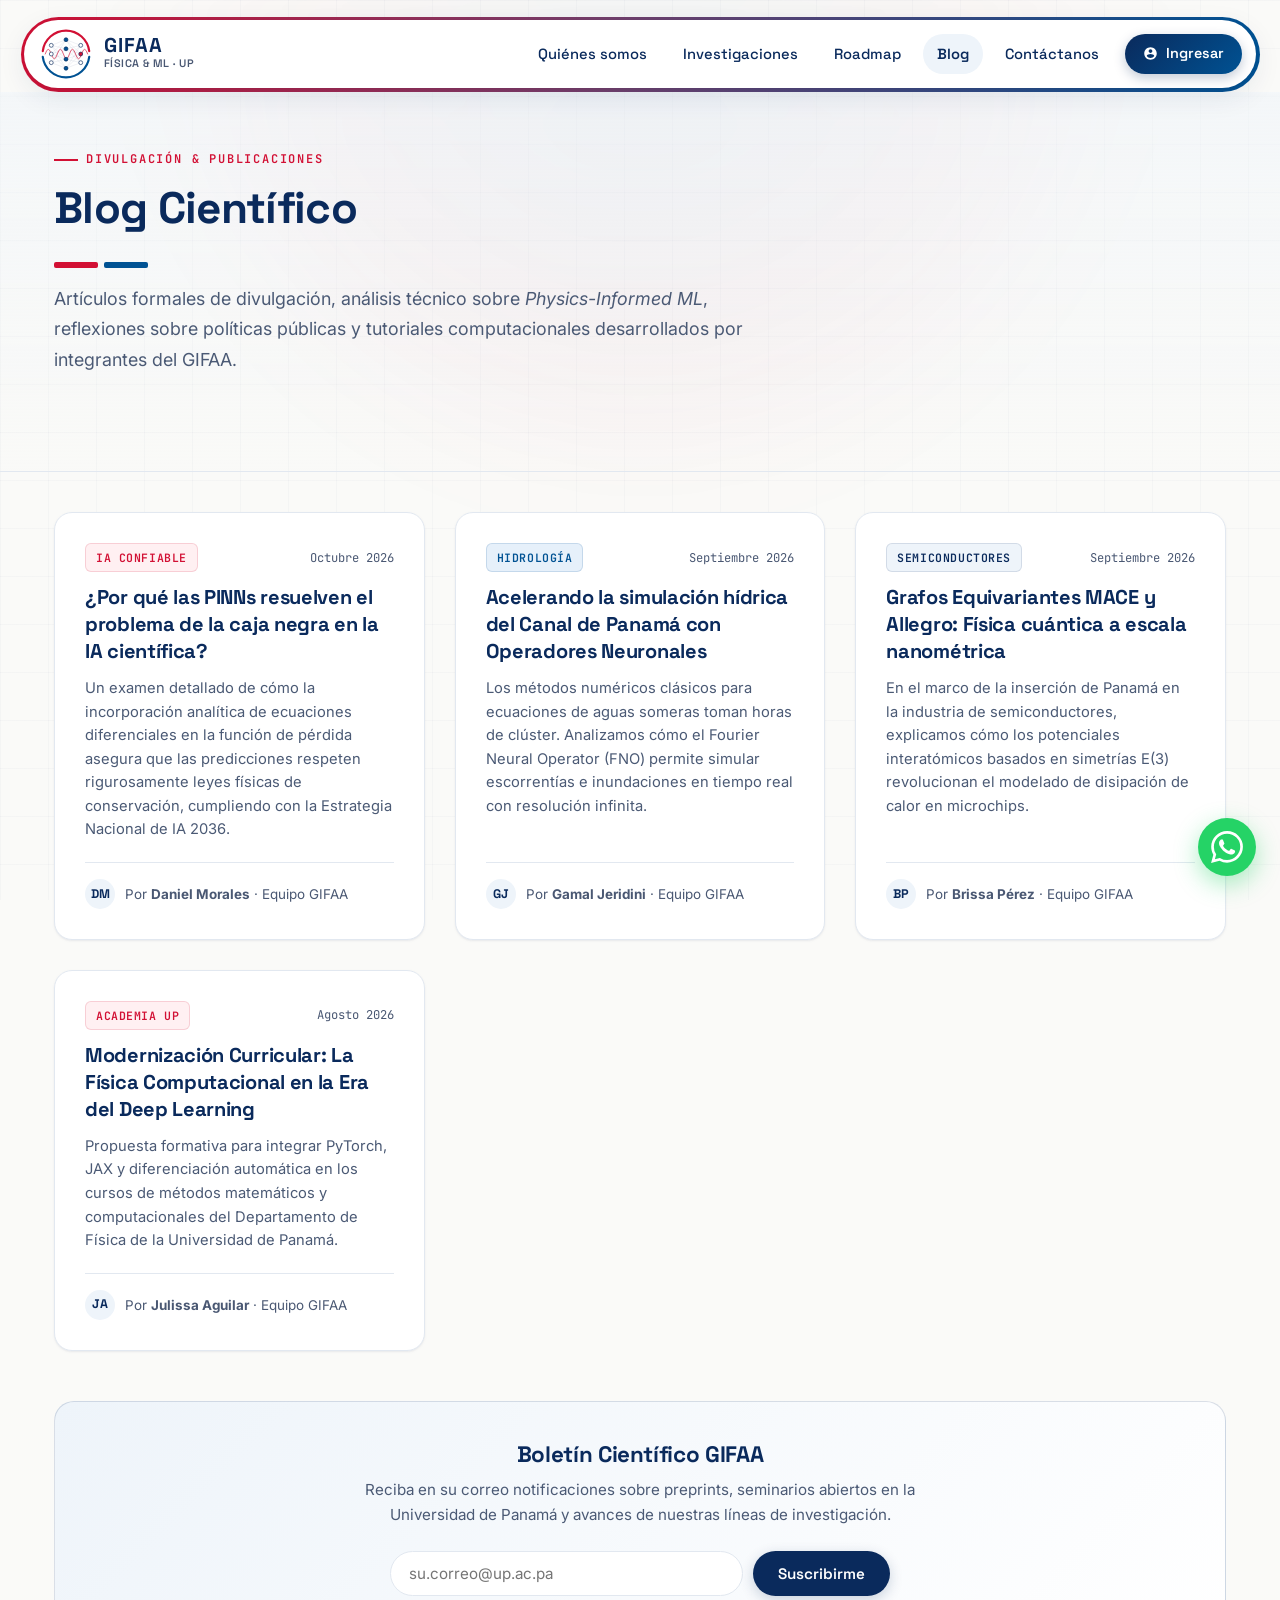
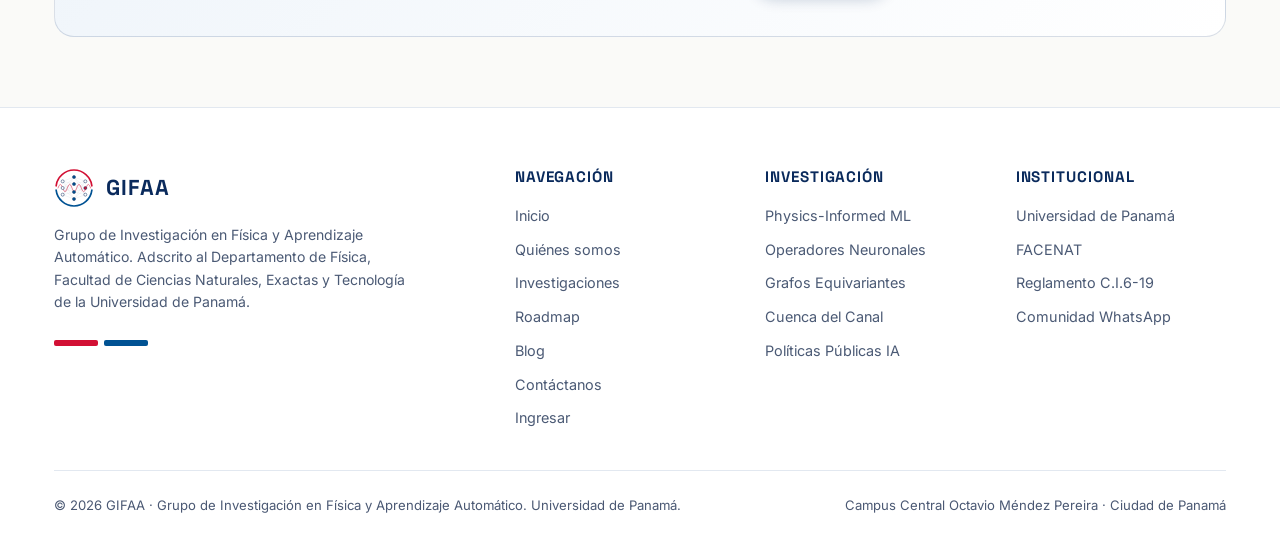
==== blog.html @ 05e81f57 "new brand (not done yet)" ====
<!DOCTYPE html>
<html lang="es">
<head>
  <meta charset="UTF-8">
  <meta name="viewport" content="width=device-width, initial-scale=1">
  <title>Blog Científico — GIFAA | Universidad de Panamá</title>
  <meta name="description" content="Artículos de divulgación científica, análisis técnico y publicaciones sobre Scientific Machine Learning y física computacional de GIFAA.">

  <link rel="preconnect" href="https://fonts.googleapis.com">
  <link rel="preconnect" href="https://fonts.gstatic.com" crossorigin>
  <link href="https://fonts.googleapis.com/css2?family=Space+Grotesk:wght@400;500;600;700&family=Inter:wght@300;400;500;600;700&family=JetBrains+Mono:wght@400;500;600&display=swap" rel="stylesheet">

  <link rel="stylesheet" href="css/main.css">
  <style>
    .blog-grid {
      display: grid;
      grid-template-columns: repeat(auto-fit, minmax(320px, 1fr));
      gap: 30px;
      margin-top: 30px;
    }
    .post-card {
      background: #FFFFFF;
      border: 1px solid var(--border-subtle);
      border-radius: 18px;
      padding: 30px;
      box-shadow: var(--shadow-sm);
      transition: all 0.3s ease;
      display: flex;
      flex-direction: column;
    }
    .post-card:hover {
      transform: translateY(-5px);
      box-shadow: var(--shadow-hover);
      border-color: rgba(10, 42, 92, 0.25);
    }
    .post-meta {
      display: flex;
      justify-content: space-between;
      align-items: center;
      margin-bottom: 12px;
      font-family: var(--font-mono);
      font-size: 0.76rem;
      color: var(--slate);
    }
    .post-title {
      font-size: 1.25rem;
      color: var(--navy);
      line-height: 1.35;
      margin-bottom: 12px;
    }
    .post-title a {
      color: inherit;
      text-decoration: none;
      transition: color 0.2s;
    }
    .post-title a:hover {
      color: var(--crimson);
    }
    .post-excerpt {
      font-size: 0.92rem;
      color: var(--text-muted);
      line-height: 1.6;
      margin-bottom: 20px;
      flex-grow: 1;
    }
    .post-author {
      display: flex;
      align-items: center;
      gap: 10px;
      padding-top: 16px;
      border-top: 1px solid var(--border-subtle);
      font-size: 0.84rem;
      color: var(--slate);
    }
    .author-circle {
      width: 30px;
      height: 30px;
      border-radius: 50%;
      background: var(--navy-light);
      color: var(--navy);
      display: grid;
      place-items: center;
      font-weight: 700;
      font-family: var(--font-brand);
      font-size: 0.78rem;
    }
  </style>
</head>
<body>

  <!-- ==========================================================================
       BARRA DE NAVEGACIÓN SUPERIOR (new-brand-start.png)
       ========================================================================== -->
  <header class="site-header">
    <div class="nav-pill-wrapper">
      <a href="index.html" class="nav-brand" title="GIFAA — Inicio">
        <div class="nav-isotipo">
          <svg viewBox="0 0 240 240" fill="none" xmlns="http://www.w3.org/2000/svg" role="img" aria-label="Isotipo GIFAA">
            <path d="M12.8 106.8 A108 108 0 0 1 227.2 106.8" stroke="#D21034" stroke-width="10" stroke-linecap="round"/>
            <path d="M12.8 133.2 A108 108 0 0 0 227.2 133.2" stroke="#005293" stroke-width="10" stroke-linecap="round"/>
            <path d="M52 80L120 54M52 80L120 96M52 80L120 144M52 80L120 186M52 120L120 54M52 120L120 96M52 120L120 144M52 120L120 186M52 160L120 54M52 160L120 96M52 160L120 144M52 160L120 186M120 54L188 80M120 54L188 120M120 54L188 160M120 96L188 80M120 96L188 120M120 96L188 160M120 144L188 80M120 144L188 120M120 144L188 160M120 186L188 80M120 186L188 120M120 186L188 160" stroke="#0A2A5C" stroke-width="1" opacity="0.3"/>
            <path d="M24 120 Q38 76 52 120 T80 120 T108 120 T136 120 T164 120 T192 120 T220 120" stroke="#D21034" stroke-width="3" stroke-linecap="round"/>
            <g stroke="#0A2A5C" stroke-width="3">
              <circle cx="52" cy="80" r="9" fill="#FFFFFF"/>
              <circle cx="52" cy="120" r="9" fill="#FFFFFF"/>
              <circle cx="52" cy="160" r="9" fill="#FFFFFF"/>
              <circle cx="120" cy="54" r="9" fill="#005293"/>
              <circle cx="120" cy="96" r="9" fill="#005293"/>
              <circle cx="120" cy="144" r="9" fill="#005293"/>
              <circle cx="120" cy="186" r="9" fill="#005293"/>
              <circle cx="188" cy="80" r="9" fill="#FFFFFF"/>
              <circle cx="188" cy="120" r="9" fill="#D21034"/>
              <circle cx="188" cy="160" r="9" fill="#FFFFFF"/>
            </g>
          </svg>
        </div>
        <div class="nav-brand-text">
          <span class="nav-brand-title">GIFAA</span>
          <span class="nav-brand-sub">Física &amp; ML · UP</span>
        </div>
      </a>

      <nav aria-label="Menú principal">
        <ul class="nav-menu">
          <li class="nav-item"><a href="quienes-somos.html" class="nav-link">Quiénes somos</a></li>
          <li class="nav-item"><a href="investigaciones.html" class="nav-link">Investigaciones</a></li>
          <li class="nav-item"><a href="roadmap.html" class="nav-link">Roadmap</a></li>
          <li class="nav-item"><a href="blog.html" class="nav-link active">Blog</a></li>
          <li class="nav-item"><a href="contactanos.html" class="nav-link">Contáctanos</a></li>
          <li class="nav-item">
            <a href="ingresar.html" class="nav-btn-ingresar">
              <svg viewBox="0 0 24 24" aria-hidden="true"><path d="M12 2C6.48 2 2 6.48 2 12s4.48 10 10 10 10-4.48 10-10S17.52 2 12 2zm0 3c1.66 0 3 1.34 3 3s-1.34 3-3 3-3-1.34-3-3 1.34-3 3-3zm0 14.2c-2.5 0-4.71-1.28-6-3.22.03-1.99 4-3.08 6-3.08 1.99 0 5.97 1.09 6 3.08-1.29 1.94-3.5 3.22-6 3.22z"/></svg>
              Ingresar
            </a>
          </li>
        </ul>
      </nav>

      <button class="nav-toggle" id="navToggle" aria-label="Abrir menú" aria-expanded="false">
        <span></span>
        <span></span>
        <span></span>
      </button>

      <div class="mobile-nav" id="mobileNav">
        <ul class="mobile-nav-list">
          <li><a href="quienes-somos.html" class="mobile-nav-link">Quiénes somos</a></li>
          <li><a href="investigaciones.html" class="mobile-nav-link">Investigaciones</a></li>
          <li><a href="roadmap.html" class="mobile-nav-link">Roadmap</a></li>
          <li><a href="blog.html" class="mobile-nav-link active">Blog</a></li>
          <li><a href="contactanos.html" class="mobile-nav-link">Contáctanos</a></li>
          <li><a href="ingresar.html" class="mobile-nav-link" style="color:var(--crimson); font-weight:700;">Ingresar al Portal</a></li>
        </ul>
      </div>
    </div>
  </header>

  <!-- ==========================================================================
       CABECERA DE PÁGINA
       ========================================================================== -->
  <main>
    <section class="page-hero">
      <div class="container">
        <div class="section-eyebrow">Divulgación &amp; Publicaciones</div>
        <h1 class="section-title">Blog Científico</h1>
        <div class="brand-bars">
          <span class="bar-red"></span>
          <span class="bar-blue"></span>
        </div>
        <p class="section-lead">
          Artículos formales de divulgación, análisis técnico sobre <em>Physics-Informed ML</em>, reflexiones sobre políticas públicas y tutoriales computacionales desarrollados por integrantes del GIFAA.
        </p>
      </div>
    </section>

    <!-- ==========================================================================
       GRID DE ARTÍCULOS
       ========================================================================== -->
    <section class="page-section" style="padding-top: 0;">
      <div class="container">
        <div class="blog-grid">

          <!-- Artículo 1 -->
          <article class="post-card">
            <div class="post-meta">
              <span class="badge badge-crimson">IA Confiable</span>
              <time datetime="2026-10-15">Octubre 2026</time>
            </div>
            <h3 class="post-title">
              <a href="#art-pinns">¿Por qué las PINNs resuelven el problema de la caja negra en la IA científica?</a>
            </h3>
            <p class="post-excerpt">
              Un examen detallado de cómo la incorporación analítica de ecuaciones diferenciales en la función de pérdida asegura que las predicciones respeten rigurosamente leyes físicas de conservación, cumpliendo con la Estrategia Nacional de IA 2036.
            </p>
            <div class="post-author">
              <div class="author-circle">DM</div>
              <div>Por <strong>Daniel Morales</strong> · Equipo GIFAA</div>
            </div>
          </article>

          <!-- Artículo 2 -->
          <article class="post-card">
            <div class="post-meta">
              <span class="badge badge-blue">Hidrología</span>
              <time datetime="2026-09-28">Septiembre 2026</time>
            </div>
            <h3 class="post-title">
              <a href="#art-fno">Acelerando la simulación hídrica del Canal de Panamá con Operadores Neuronales</a>
            </h3>
            <p class="post-excerpt">
              Los métodos numéricos clásicos para ecuaciones de aguas someras toman horas de clúster. Analizamos cómo el Fourier Neural Operator (FNO) permite simular escorrentías e inundaciones en tiempo real con resolución infinita.
            </p>
            <div class="post-author">
              <div class="author-circle">GJ</div>
              <div>Por <strong>Gamal Jeridini</strong> · Equipo GIFAA</div>
            </div>
          </article>

          <!-- Artículo 3 -->
          <article class="post-card">
            <div class="post-meta">
              <span class="badge badge-navy">Semiconductores</span>
              <time datetime="2026-09-10">Septiembre 2026</time>
            </div>
            <h3 class="post-title">
              <a href="#art-mace">Grafos Equivariantes MACE y Allegro: Física cuántica a escala nanométrica</a>
            </h3>
            <p class="post-excerpt">
              En el marco de la inserción de Panamá en la industria de semiconductores, explicamos cómo los potenciales interatómicos basados en simetrías E(3) revolucionan el modelado de disipación de calor en microchips.
            </p>
            <div class="post-author">
              <div class="author-circle">BP</div>
              <div>Por <strong>Brissa Pérez</strong> · Equipo GIFAA</div>
            </div>
          </article>

          <!-- Artículo 4 -->
          <article class="post-card">
            <div class="post-meta">
              <span class="badge badge-crimson">Academia UP</span>
              <time datetime="2026-08-20">Agosto 2026</time>
            </div>
            <h3 class="post-title">
              <a href="#art-up">Modernización Curricular: La Física Computacional en la Era del Deep Learning</a>
            </h3>
            <p class="post-excerpt">
              Propuesta formativa para integrar PyTorch, JAX y diferenciación automática en los cursos de métodos matemáticos y computacionales del Departamento de Física de la Universidad de Panamá.
            </p>
            <div class="post-author">
              <div class="author-circle">JA</div>
              <div>Por <strong>Julissa Aguilar</strong> · Equipo GIFAA</div>
            </div>
          </article>

        </div>

        <!-- Caja de Suscripción Formal -->
        <div style="background: linear-gradient(135deg, var(--navy-light) 0%, #FFFFFF 100%); border: 1px solid rgba(10, 42, 92, 0.15); border-radius: 20px; padding: 40px; margin-top: 50px; text-align: center;">
          <h3 style="font-size: 1.4rem; color: var(--navy); margin-bottom: 8px;">Boletín Científico GIFAA</h3>
          <p style="font-size: 0.95rem; color: var(--text-muted); max-width: 600px; margin: 0 auto 24px;">
            Reciba en su correo notificaciones sobre preprints, seminarios abiertos en la Universidad de Panamá y avances de nuestras líneas de investigación.
          </p>
          <form style="display: flex; gap: 10px; max-width: 500px; margin: 0 auto; flex-wrap: wrap;" onsubmit="event.preventDefault(); alert('Gracias por su interés. Nos pondremos en contacto.');">
            <input type="email" placeholder="su.correo@up.ac.pa" required style="flex: 1 1 250px; padding: 12px 18px; border-radius: 9999px; border: 1px solid var(--border-subtle); font-family: var(--font-body); font-size: 0.95rem;">
            <button type="submit" class="btn btn-primary" style="flex: 0 0 auto;">Suscribirme</button>
          </form>
        </div>
      </div>
    </section>
  </main>

  <!-- ==========================================================================
       FOOTER FORMAL INSTITUCIONAL
       ========================================================================== -->
  <footer class="site-footer">
    <div class="container">
      <div class="footer-grid">
        <div class="footer-brand-col">
          <a href="index.html" class="footer-brand">
            <div class="nav-isotipo" style="width:40px; height:40px;">
              <svg viewBox="0 0 240 240" fill="none" xmlns="http://www.w3.org/2000/svg">
                <path d="M12.8 106.8 A108 108 0 0 1 227.2 106.8" stroke="#D21034" stroke-width="10" stroke-linecap="round"/>
                <path d="M12.8 133.2 A108 108 0 0 0 227.2 133.2" stroke="#005293" stroke-width="10" stroke-linecap="round"/>
                <path d="M52 80L120 54M52 80L120 96M52 80L120 144M52 80L120 186M52 120L120 54M52 120L120 96M52 120L120 144M52 120L120 186M52 160L120 54M52 160L120 96M52 160L120 144M52 160L120 186M120 54L188 80M120 54L188 120M120 54L188 160M120 96L188 80M120 96L188 120M120 96L188 160M120 144L188 80M120 144L188 120M120 144L188 160M120 186L188 80M120 186L188 120M120 186L188 160" stroke="#0A2A5C" stroke-width="1" opacity="0.3"/>
                <path d="M24 120 Q38 76 52 120 T80 120 T108 120 T136 120 T164 120 T192 120 T220 120" stroke="#D21034" stroke-width="3" stroke-linecap="round"/>
                <g stroke="#0A2A5C" stroke-width="3">
                  <circle cx="52" cy="80" r="9" fill="#FFFFFF"/>
                  <circle cx="52" cy="120" r="9" fill="#FFFFFF"/>
                  <circle cx="52" cy="160" r="9" fill="#FFFFFF"/>
                  <circle cx="120" cy="54" r="9" fill="#005293"/>
                  <circle cx="120" cy="96" r="9" fill="#005293"/>
                  <circle cx="120" cy="144" r="9" fill="#005293"/>
                  <circle cx="120" cy="186" r="9" fill="#005293"/>
                  <circle cx="188" cy="80" r="9" fill="#FFFFFF"/>
                  <circle cx="188" cy="120" r="9" fill="#D21034"/>
                  <circle cx="188" cy="160" r="9" fill="#FFFFFF"/>
                </g>
              </svg>
            </div>
            <span class="footer-brand-title">GIFAA</span>
          </a>
          <p class="footer-desc">
            Grupo de Investigación en Física y Aprendizaje Automático. Adscrito al Departamento de Física, Facultad de Ciencias Naturales, Exactas y Tecnología de la Universidad de Panamá.
          </p>
          <div class="brand-bars">
            <span class="bar-red"></span>
            <span class="bar-blue"></span>
          </div>
        </div>

        <div class="footer-col">
          <h4>Navegación</h4>
          <ul class="footer-links">
            <li><a href="index.html">Inicio</a></li>
            <li><a href="quienes-somos.html">Quiénes somos</a></li>
            <li><a href="investigaciones.html">Investigaciones</a></li>
            <li><a href="roadmap.html">Roadmap</a></li>
            <li><a href="blog.html">Blog</a></li>
            <li><a href="contactanos.html">Contáctanos</a></li>
            <li><a href="ingresar.html">Ingresar</a></li>
          </ul>
        </div>

        <div class="footer-col">
          <h4>Investigación</h4>
          <ul class="footer-links">
            <li><a href="investigaciones.html#pinns">Physics-Informed ML</a></li>
            <li><a href="investigaciones.html#fno">Operadores Neuronales</a></li>
            <li><a href="investigaciones.html#mace">Grafos Equivariantes</a></li>
            <li><a href="investigaciones.html#hidrologia">Cuenca del Canal</a></li>
            <li><a href="investigaciones.html#politicas">Políticas Públicas IA</a></li>
          </ul>
        </div>

        <div class="footer-col">
          <h4>Institucional</h4>
          <ul class="footer-links">
            <li><a href="https://www.up.ac.pa" target="_blank" rel="noopener">Universidad de Panamá</a></li>
            <li><a href="https://facenat.up.ac.pa" target="_blank" rel="noopener">FACENAT</a></li>
            <li><a href="quienes-somos.html#requisitos">Reglamento C.I.6-19</a></li>
            <li><a href="https://chat.whatsapp.com/LD94SDzFLci3YfK7MPCtoe" target="_blank" rel="noopener">Comunidad WhatsApp</a></li>
          </ul>
        </div>
      </div>

      <div class="footer-bottom">
        <div>
          © 2026 GIFAA · Grupo de Investigación en Física y Aprendizaje Automático. Universidad de Panamá.
        </div>
        <div>
          Campus Central Octavio Méndez Pereira · Ciudad de Panamá
        </div>
      </div>
    </div>
  </footer>

  <a href="https://chat.whatsapp.com/LD94SDzFLci3YfK7MPCtoe" target="_blank" rel="noopener noreferrer" class="wa-fab" aria-label="Unirse al grupo de WhatsApp">
    <svg viewBox="0 0 24 24"><path d="M17.472 14.382c-.297-.149-1.758-.867-2.03-.967-.273-.099-.471-.148-.67.15-.197.297-.767.966-.94 1.164-.173.199-.347.223-.644.075-.297-.15-1.255-.463-2.39-1.475-.883-.788-1.48-1.761-1.653-2.059-.173-.297-.018-.458.13-.606.134-.133.298-.347.446-.52.149-.174.198-.298.298-.497.099-.198.05-.371-.025-.52-.075-.149-.669-1.612-.916-2.207-.242-.579-.487-.5-.669-.51l-.57-.01c-.198 0-.52.074-.792.372-.272.297-1.04 1.016-1.04 2.479 0 1.462 1.065 2.875 1.213 3.074.149.198 2.096 3.2 5.077 4.487.709.306 1.262.489 1.694.625.712.227 1.36.195 1.872.118.571-.085 1.758-.719 2.006-1.413.248-.694.248-1.289.173-1.413-.074-.124-.272-.198-.57-.347m-5.421 7.403h-.004a9.87 9.87 0 01-5.031-1.378l-.361-.214-3.741.982.998-3.648-.235-.374a9.86 9.86 0 01-1.51-5.26c.001-5.45 4.436-9.884 9.888-9.884 2.64 0 5.122 1.03 6.988 2.898a9.825 9.825 0 012.893 6.994c-.003 5.45-4.437 9.884-9.885 9.884m8.413-18.297A11.815 11.815 0 0012.05 0C5.495 0 .16 5.335.157 11.892c0 2.096.547 4.142 1.588 5.945L.057 24l6.305-1.654a11.882 11.882 0 005.683 1.448h.005c6.554 0 11.89-5.335 11.893-11.893a11.821 11.821 0 00-3.48-8.413Z"/></svg>
  </a>

  <script src="js/main.js"></script>
</body>
</html>
---- css/main.css ----
/* ==========================================================================
   GIFAA — Grupo de Investigación en Física y Aprendizaje Automático
   Universidad de Panamá · Facultad de Ciencias Naturales, Exactas y Tecnología
   Hoja de Estilos Formal Institucional
   ========================================================================== */

:root {
  /* Paleta oficial logotipo.html */
  --crimson: #D21034;
  --crimson-dark: #A90D2A;
  --crimson-light: #FFF0F2;
  --navy: #0A2A5C;
  --navy-dark: #061B3B;
  --navy-light: #EEF4FA;
  --blue: #005293;
  --blue-light: #E6F0FA;
  --slate: #4A5873;
  --slate-light: #8E9BAE;

  /* Neutros formales */
  --bg-page: #FAFAF8;
  --bg-surface: #FFFFFF;
  --bg-subtle: #F4F6F9;
  --text-main: #0B192C;
  --text-muted: #4B5A75;
  --text-subtle: #74839D;
  --border-subtle: #E2E8F0;
  --border-focus: #CBD5E1;
  --wa-green: #25D366;
  --wa-dark: #128C7E;

  /* Gradiente insignia navbar y acentos (new-brand-start.png) */
  --grad-brand: linear-gradient(90deg, #D21034 0%, #71406C 48%, #005293 100%);
  --grad-navy: linear-gradient(135deg, #0A2A5C 0%, #005293 100%);
  --grad-red: linear-gradient(135deg, #D21034 0%, #9B0D27 100%);

  /* Sombras académicas elegantes */
  --shadow-sm: 0 1px 3px rgba(10, 42, 92, 0.05), 0 1px 2px rgba(10, 42, 92, 0.04);
  --shadow-md: 0 4px 14px rgba(10, 42, 92, 0.06), 0 2px 4px rgba(10, 42, 92, 0.03);
  --shadow-lg: 0 10px 30px rgba(10, 42, 92, 0.08), 0 4px 8px rgba(10, 42, 92, 0.04);
  --shadow-hover: 0 16px 36px rgba(10, 42, 92, 0.12), 0 6px 12px rgba(10, 42, 92, 0.06);

  /* Tipografía */
  --font-brand: 'Space Grotesk', -apple-system, BlinkMacSystemFont, 'Segoe UI', Roboto, sans-serif;
  --font-body: 'Inter', -apple-system, BlinkMacSystemFont, 'Segoe UI', Roboto, sans-serif;
  --font-mono: 'JetBrains Mono', 'Fira Code', monospace;
}

*, *::before, *::after {
  box-sizing: border-box;
  margin: 0;
  padding: 0;
}

html {
  scroll-behavior: smooth;
  font-size: 16px;
}

body {
  background-color: var(--bg-page);
  color: var(--text-main);
  font-family: var(--font-body);
  font-weight: 400;
  line-height: 1.65;
  -webkit-font-smoothing: antialiased;
  -moz-osx-font-smoothing: grayscale;
  overflow-x: hidden;
  min-height: 100vh;
  display: flex;
  flex-direction: column;
}

/* Patrón sutil de fondo formal de cuadrícula científica */
body::before {
  content: "";
  position: fixed;
  inset: 0;
  z-index: -2;
  background-image:
    linear-gradient(rgba(10, 42, 92, 0.025) 1px, transparent 1px),
    linear-gradient(90deg, rgba(10, 42, 92, 0.025) 1px, transparent 1px);
  background-size: 48px 48px;
  pointer-events: none;
}

body::after {
  content: "";
  position: fixed;
  top: 0;
  left: 50%;
  transform: translateX(-50%);
  width: 1000px;
  height: 500px;
  z-index: -1;
  background: radial-gradient(circle at 50% 0%, rgba(0, 82, 147, 0.06), rgba(210, 16, 52, 0.04) 50%, transparent 70%);
  filter: blur(60px);
  pointer-events: none;
}

/* Contenedores */
.container {
  width: 100%;
  max-width: 1220px;
  margin: 0 auto;
  padding: 0 24px;
}

.container-narrow {
  max-width: 920px;
}

/* ==========================================================================
   BARRA SUPERIOR DE NAVEGACIÓN (Basada en new-brand-start.png)
   ========================================================================== */
.site-header {
  position: sticky;
  top: 20px;
  z-index: 1000;
  width: 100%;
  padding: 0 24px;
  margin-bottom: 24px;
}

.nav-pill-wrapper {
  max-width: 1260px;
  margin: 0 auto;
  position: relative;
  background: #FFFFFF;
  border-radius: 9999px;
  padding: 6px 14px 6px 14px;
  display: flex;
  align-items: center;
  justify-content: space-between;
  box-shadow: 0 8px 28px rgba(10, 42, 92, 0.09), 0 1px 3px rgba(0, 0, 0, 0.04);
}

/* Borde continuo con gradiente (rojo a azul) exactamente como en new-brand-start.png */
.nav-pill-wrapper::before {
  content: "";
  position: absolute;
  inset: -3.5px;
  border-radius: 9999px;
  background: linear-gradient(90deg, #D21034 0%, #71406C 48%, #005293 100%);
  z-index: -1;
}

/* Marca / Isotipo a la izquierda */
.nav-brand {
  display: flex;
  align-items: center;
  gap: 12px;
  text-decoration: none;
  padding: 2px 6px 2px 2px;
  border-radius: 9999px;
  transition: opacity 0.2s ease;
}

.nav-brand:hover {
  opacity: 0.9;
}

.nav-isotipo {
  width: 52px;
  height: 52px;
  flex-shrink: 0;
  display: flex;
  align-items: center;
  justify-content: center;
  border-radius: 50%;
  background: #FFFFFF;
}

.nav-isotipo svg {
  width: 100%;
  height: 100%;
  display: block;
}

.nav-brand-text {
  display: flex;
  flex-direction: column;
}

.nav-brand-title {
  font-family: var(--font-brand);
  font-size: 1.25rem;
  font-weight: 700;
  color: var(--navy);
  letter-spacing: 0.05em;
  line-height: 1;
}

.nav-brand-sub {
  font-family: var(--font-brand);
  font-size: 0.68rem;
  font-weight: 600;
  color: var(--slate);
  letter-spacing: 0.04em;
  text-transform: uppercase;
}

/* Menú de enlaces */
.nav-menu {
  display: flex;
  align-items: center;
  list-style: none;
  gap: 8px;
}

.nav-item {
  position: relative;
}

.nav-link {
  display: inline-flex;
  align-items: center;
  font-family: var(--font-brand);
  font-size: 0.92rem;
  font-weight: 500;
  color: var(--navy);
  text-decoration: none;
  padding: 8px 14px;
  border-radius: 9999px;
  transition: all 0.25s ease;
}

.nav-link:hover {
  color: var(--crimson);
  background: rgba(210, 16, 52, 0.06);
}

.nav-link.active {
  color: var(--navy);
  background: var(--navy-light);
  font-weight: 600;
}

/* Botón especial Ingresar */
.nav-btn-ingresar {
  display: inline-flex;
  align-items: center;
  gap: 8px;
  font-family: var(--font-brand);
  font-size: 0.9rem;
  font-weight: 600;
  color: #FFFFFF !important;
  background: var(--grad-navy);
  padding: 8px 18px;
  border-radius: 9999px;
  text-decoration: none;
  box-shadow: 0 4px 12px rgba(10, 42, 92, 0.25);
  transition: all 0.25s ease;
  margin-left: 4px;
}

.nav-btn-ingresar:hover {
  background: linear-gradient(135deg, #D21034 0%, #005293 100%);
  transform: translateY(-1px);
  box-shadow: 0 6px 16px rgba(210, 16, 52, 0.3);
}

.nav-btn-ingresar svg {
  width: 15px;
  height: 15px;
  fill: currentColor;
}

/* Toggle móvil (Hamburguesa) */
.nav-toggle {
  display: none;
  background: none;
  border: none;
  width: 44px;
  height: 44px;
  border-radius: 50%;
  cursor: pointer;
  align-items: center;
  justify-content: center;
  color: var(--navy);
  transition: background 0.2s ease;
}

.nav-toggle:hover {
  background: var(--navy-light);
}

.nav-toggle span {
  display: block;
  width: 22px;
  height: 2px;
  background-color: var(--navy);
  margin: 5px 0;
  transition: all 0.3s ease;
}

/* Drawer móvil */
.mobile-nav {
  display: none;
  position: absolute;
  top: calc(100% + 10px);
  left: 0;
  right: 0;
  background: #FFFFFF;
  border-radius: 24px;
  padding: 20px;
  box-shadow: 0 16px 40px rgba(10, 42, 92, 0.15);
  border: 2px solid transparent;
  background-clip: padding-box;
}

.mobile-nav.open {
  display: block;
  animation: slideDown 0.3s ease forwards;
}

.mobile-nav-list {
  list-style: none;
  display: flex;
  flex-direction: column;
  gap: 8px;
}

.mobile-nav-link {
  display: block;
  font-family: var(--font-brand);
  font-size: 1.05rem;
  font-weight: 500;
  color: var(--navy);
  text-decoration: none;
  padding: 10px 16px;
  border-radius: 12px;
  transition: background 0.2s;
}

.mobile-nav-link:hover, .mobile-nav-link.active {
  background: var(--navy-light);
  color: var(--crimson);
}

@keyframes slideDown {
  from { opacity: 0; transform: translateY(-10px); }
  to { opacity: 1; transform: translateY(0); }
}

/* ==========================================================================
   TIPOGRAFÍA Y ENCABEZADOS FORMALES
   ========================================================================== */
h1, h2, h3, h4, h5, h6 {
  font-family: var(--font-brand);
  color: var(--navy);
  font-weight: 700;
  line-height: 1.2;
  letter-spacing: -0.015em;
}

.section-eyebrow {
  display: inline-flex;
  align-items: center;
  gap: 8px;
  font-family: var(--font-mono);
  font-size: 0.75rem;
  font-weight: 600;
  letter-spacing: 0.15em;
  text-transform: uppercase;
  color: var(--crimson);
  margin-bottom: 12px;
}

.section-eyebrow::before {
  content: "";
  width: 24px;
  height: 2px;
  background: var(--crimson);
}

.section-title {
  font-size: clamp(2rem, 3.8vw, 2.75rem);
  margin-bottom: 14px;
  color: var(--navy);
}

.section-lead {
  font-size: clamp(1rem, 1.4vw, 1.15rem);
  color: var(--text-muted);
  max-width: 720px;
  line-height: 1.7;
  margin-bottom: 36px;
}

/* Barra gemela decorativa (roja y azul) del logotipo oficial */
.brand-bars {
  display: inline-flex;
  gap: 6px;
  margin: 10px 0 16px;
}

.bar-red {
  width: 44px;
  height: 6px;
  background: var(--crimson);
  border-radius: 2px;
}

.bar-blue {
  width: 44px;
  height: 6px;
  background: var(--blue);
  border-radius: 2px;
}

/* ==========================================================================
   COMPONENTES UI & TARJETAS FORMALES
   ========================================================================== */
.btn {
  display: inline-flex;
  align-items: center;
  justify-content: center;
  gap: 10px;
  font-family: var(--font-brand);
  font-size: 0.95rem;
  font-weight: 600;
  padding: 12px 24px;
  border-radius: 9999px;
  text-decoration: none;
  transition: all 0.25s cubic-bezier(0.16, 1, 0.3, 1);
  cursor: pointer;
  border: 1px solid transparent;
}

.btn-primary {
  background: var(--navy);
  color: #FFFFFF;
  box-shadow: 0 4px 14px rgba(10, 42, 92, 0.2);
}

.btn-primary:hover {
  background: var(--blue);
  transform: translateY(-2px);
  box-shadow: 0 8px 20px rgba(10, 42, 92, 0.28);
}

.btn-secondary {
  background: #FFFFFF;
  color: var(--navy);
  border-color: var(--border-subtle);
  box-shadow: var(--shadow-sm);
}

.btn-secondary:hover {
  border-color: var(--navy);
  color: var(--crimson);
  transform: translateY(-2px);
  box-shadow: var(--shadow-md);
}

.btn-crimson {
  background: var(--crimson);
  color: #FFFFFF;
  box-shadow: 0 4px 14px rgba(210, 16, 52, 0.22);
}

.btn-crimson:hover {
  background: var(--crimson-dark);
  transform: translateY(-2px);
  box-shadow: 0 8px 22px rgba(210, 16, 52, 0.32);
}

.btn-whatsapp {
  background: #25D366;
  color: #FFFFFF;
  font-weight: 600;
  box-shadow: 0 4px 14px rgba(37, 211, 102, 0.3);
}

.btn-whatsapp:hover {
  background: #1EBE5A;
  transform: translateY(-2px);
  box-shadow: 0 8px 22px rgba(37, 211, 102, 0.45);
}

/* Tarjetas institucionales */
.card-formal {
  background: var(--bg-surface);
  border: 1px solid var(--border-subtle);
  border-radius: 18px;
  padding: 30px;
  box-shadow: var(--shadow-sm);
  transition: all 0.35s cubic-bezier(0.16, 1, 0.3, 1);
  position: relative;
  display: flex;
  flex-direction: column;
}

.card-formal:hover {
  transform: translateY(-5px);
  border-color: rgba(10, 42, 92, 0.2);
  box-shadow: var(--shadow-hover);
}

/* Badges / Etiquetas técnicas */
.badge {
  display: inline-flex;
  align-items: center;
  font-family: var(--font-mono);
  font-size: 0.72rem;
  font-weight: 600;
  padding: 4px 10px;
  border-radius: 6px;
  text-transform: uppercase;
  letter-spacing: 0.05em;
}

.badge-navy {
  background: var(--navy-light);
  color: var(--navy);
  border: 1px solid rgba(10, 42, 92, 0.12);
}

.badge-crimson {
  background: var(--crimson-light);
  color: var(--crimson);
  border: 1px solid rgba(210, 16, 52, 0.15);
}

.badge-blue {
  background: var(--blue-light);
  color: var(--blue);
  border: 1px solid rgba(0, 82, 147, 0.15);
}

/* Secciones de contenido */
.page-section {
  padding: 70px 0;
  position: relative;
}

.page-hero {
  padding: 50px 0 60px;
  background: linear-gradient(180deg, rgba(238, 244, 250, 0.5) 0%, rgba(250, 250, 248, 0) 100%);
  border-bottom: 1px solid var(--border-subtle);
  margin-bottom: 40px;
}

/* ==========================================================================
   FOOTER FORMAL INSTITUCIONAL
   ========================================================================== */
.site-footer {
  margin-top: auto;
  background: #FFFFFF;
  border-top: 1px solid var(--border-subtle);
  padding: 60px 0 30px;
  color: var(--text-muted);
  font-size: 0.9rem;
}

.footer-grid {
  display: grid;
  grid-template-columns: 2fr 1fr 1fr 1fr;
  gap: 40px;
  margin-bottom: 40px;
}

.footer-brand-col {
  display: flex;
  flex-direction: column;
  gap: 16px;
}

.footer-brand {
  display: flex;
  align-items: center;
  gap: 12px;
  text-decoration: none;
  color: var(--navy);
}

.footer-brand-title {
  font-family: var(--font-brand);
  font-size: 1.35rem;
  font-weight: 700;
  letter-spacing: 0.05em;
}

.footer-desc {
  font-size: 0.88rem;
  line-height: 1.6;
  color: var(--text-muted);
  max-width: 360px;
}

.footer-col h4 {
  font-size: 0.95rem;
  font-weight: 700;
  color: var(--navy);
  margin-bottom: 18px;
  text-transform: uppercase;
  letter-spacing: 0.06em;
}

.footer-links {
  list-style: none;
  display: flex;
  flex-direction: column;
  gap: 10px;
}

.footer-links a {
  color: var(--text-muted);
  text-decoration: none;
  transition: color 0.2s;
  font-size: 0.9rem;
}

.footer-links a:hover {
  color: var(--crimson);
}

.footer-bottom {
  padding-top: 24px;
  border-top: 1px solid var(--border-subtle);
  display: flex;
  flex-wrap: wrap;
  align-items: center;
  justify-content: space-between;
  gap: 16px;
  font-size: 0.82rem;
  color: var(--slate);
}

/* Botón flotante WhatsApp */
.wa-fab {
  position: fixed;
  bottom: 24px;
  right: 24px;
  z-index: 999;
  width: 58px;
  height: 58px;
  border-radius: 50%;
  background: #25D366;
  color: #FFFFFF;
  display: flex;
  align-items: center;
  justify-content: center;
  box-shadow: 0 8px 24px rgba(37, 211, 102, 0.4);
  text-decoration: none;
  transition: transform 0.3s ease, box-shadow 0.3s ease;
}

.wa-fab:hover {
  transform: scale(1.08) translateY(-3px);
  box-shadow: 0 12px 30px rgba(37, 211, 102, 0.55);
}

.wa-fab svg {
  width: 32px;
  height: 32px;
  fill: currentColor;
}

/* ==========================================================================
   RESPONSIVIDAD
   ========================================================================== */
@media (max-width: 992px) {
  .nav-menu {
    display: none;
  }
  .nav-toggle {
    display: flex;
  }
  .footer-grid {
    grid-template-columns: 1fr 1fr;
    gap: 30px;
  }
}

@media (max-width: 640px) {
  .site-header {
    top: 12px;
    padding: 0 12px;
  }
  .nav-pill-wrapper {
    padding: 4px 10px;
  }
  .nav-brand-title {
    font-size: 1.1rem;
  }
  .nav-brand-sub {
    display: none;
  }
  .footer-grid {
    grid-template-columns: 1fr;
    gap: 24px;
  }
  .footer-bottom {
    flex-direction: column;
    text-align: center;
  }
  .section-title {
    font-size: 1.85rem;
  }
}
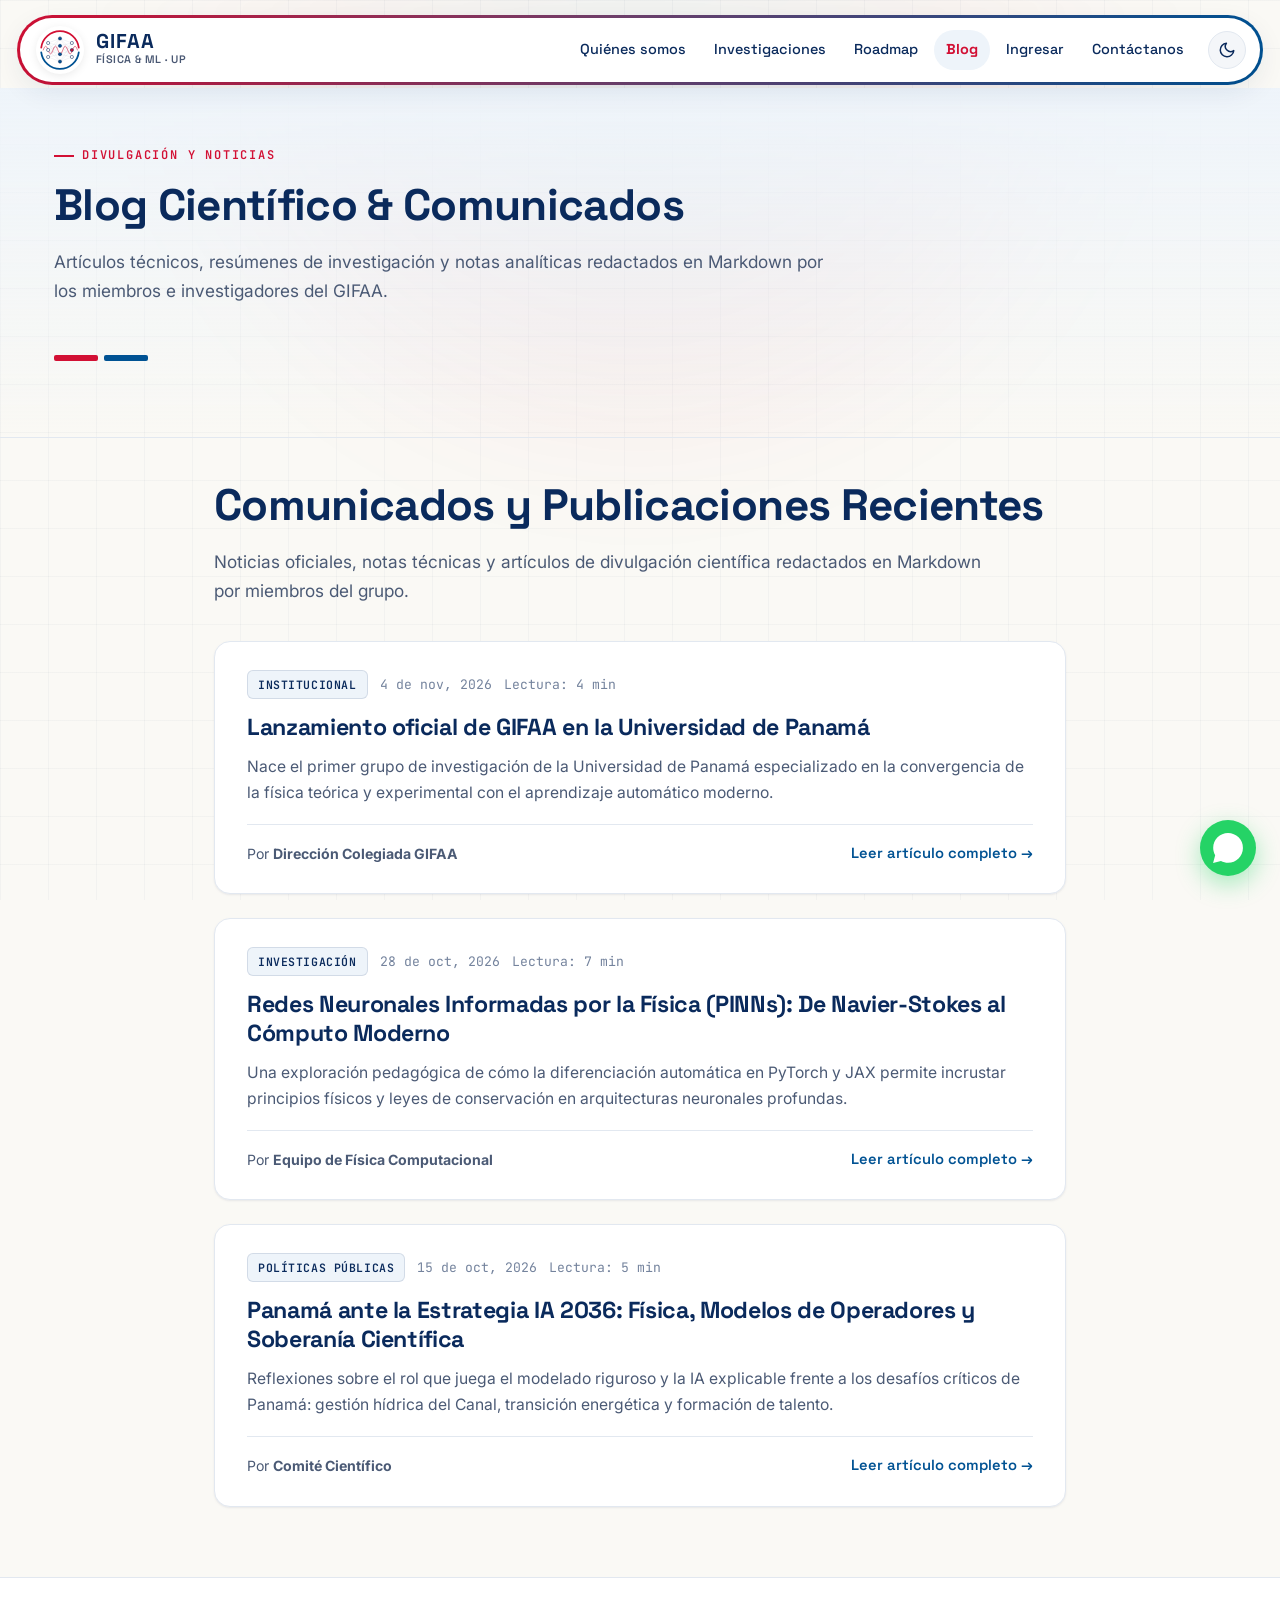
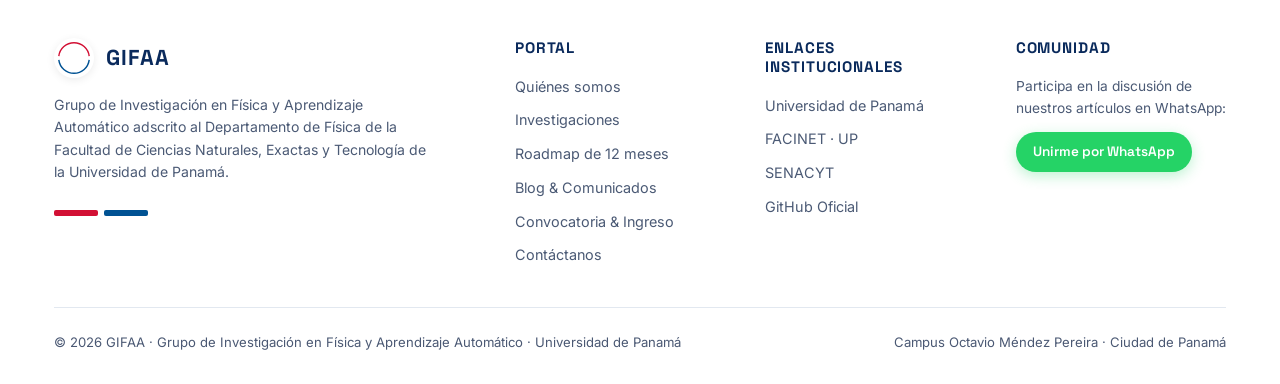
==== commit b865b197: "Modo noche, arreglo de blog y más" ====
--- a/blog.html
+++ b/blog.html
@@ -4,92 +4,19 @@
   <meta charset="UTF-8">
   <meta name="viewport" content="width=device-width, initial-scale=1">
   <title>Blog Científico — GIFAA | Universidad de Panamá</title>
-  <meta name="description" content="Artículos de divulgación científica, análisis técnico y publicaciones sobre Scientific Machine Learning y física computacional de GIFAA.">
+  <meta name="description" content="Comunicados, notas técnicas y artículos de divulgación científica en Markdown publicados por el Grupo de Investigación en Física y Aprendizaje Automático de la Universidad de Panamá.">
 
+  <!-- Tipografía oficial Space Grotesk, Inter y JetBrains Mono -->
   <link rel="preconnect" href="https://fonts.googleapis.com">
   <link rel="preconnect" href="https://fonts.gstatic.com" crossorigin>
   <link href="https://fonts.googleapis.com/css2?family=Space+Grotesk:wght@400;500;600;700&family=Inter:wght@300;400;500;600;700&family=JetBrains+Mono:wght@400;500;600&display=swap" rel="stylesheet">
 
   <link rel="stylesheet" href="css/main.css">
-  <style>
-    .blog-grid {
-      display: grid;
-      grid-template-columns: repeat(auto-fit, minmax(320px, 1fr));
-      gap: 30px;
-      margin-top: 30px;
-    }
-    .post-card {
-      background: #FFFFFF;
-      border: 1px solid var(--border-subtle);
-      border-radius: 18px;
-      padding: 30px;
-      box-shadow: var(--shadow-sm);
-      transition: all 0.3s ease;
-      display: flex;
-      flex-direction: column;
-    }
-    .post-card:hover {
-      transform: translateY(-5px);
-      box-shadow: var(--shadow-hover);
-      border-color: rgba(10, 42, 92, 0.25);
-    }
-    .post-meta {
-      display: flex;
-      justify-content: space-between;
-      align-items: center;
-      margin-bottom: 12px;
-      font-family: var(--font-mono);
-      font-size: 0.76rem;
-      color: var(--slate);
-    }
-    .post-title {
-      font-size: 1.25rem;
-      color: var(--navy);
-      line-height: 1.35;
-      margin-bottom: 12px;
-    }
-    .post-title a {
-      color: inherit;
-      text-decoration: none;
-      transition: color 0.2s;
-    }
-    .post-title a:hover {
-      color: var(--crimson);
-    }
-    .post-excerpt {
-      font-size: 0.92rem;
-      color: var(--text-muted);
-      line-height: 1.6;
-      margin-bottom: 20px;
-      flex-grow: 1;
-    }
-    .post-author {
-      display: flex;
-      align-items: center;
-      gap: 10px;
-      padding-top: 16px;
-      border-top: 1px solid var(--border-subtle);
-      font-size: 0.84rem;
-      color: var(--slate);
-    }
-    .author-circle {
-      width: 30px;
-      height: 30px;
-      border-radius: 50%;
-      background: var(--navy-light);
-      color: var(--navy);
-      display: grid;
-      place-items: center;
-      font-weight: 700;
-      font-family: var(--font-brand);
-      font-size: 0.78rem;
-    }
-  </style>
 </head>
 <body>
 
   <!-- ==========================================================================
-       BARRA DE NAVEGACIÓN SUPERIOR (new-brand-start.png)
+       BARRA DE NAVEGACIÓN SUPERIOR
        ========================================================================== -->
   <header class="site-header">
     <div class="nav-pill-wrapper">
@@ -101,16 +28,7 @@
             <path d="M52 80L120 54M52 80L120 96M52 80L120 144M52 80L120 186M52 120L120 54M52 120L120 96M52 120L120 144M52 120L120 186M52 160L120 54M52 160L120 96M52 160L120 144M52 160L120 186M120 54L188 80M120 54L188 120M120 54L188 160M120 96L188 80M120 96L188 120M120 96L188 160M120 144L188 80M120 144L188 120M120 144L188 160M120 186L188 80M120 186L188 120M120 186L188 160" stroke="#0A2A5C" stroke-width="1" opacity="0.3"/>
             <path d="M24 120 Q38 76 52 120 T80 120 T108 120 T136 120 T164 120 T192 120 T220 120" stroke="#D21034" stroke-width="3" stroke-linecap="round"/>
             <g stroke="#0A2A5C" stroke-width="3">
-              <circle cx="52" cy="80" r="9" fill="#FFFFFF"/>
-              <circle cx="52" cy="120" r="9" fill="#FFFFFF"/>
-              <circle cx="52" cy="160" r="9" fill="#FFFFFF"/>
-              <circle cx="120" cy="54" r="9" fill="#005293"/>
-              <circle cx="120" cy="96" r="9" fill="#005293"/>
-              <circle cx="120" cy="144" r="9" fill="#005293"/>
-              <circle cx="120" cy="186" r="9" fill="#005293"/>
-              <circle cx="188" cy="80" r="9" fill="#FFFFFF"/>
-              <circle cx="188" cy="120" r="9" fill="#D21034"/>
-              <circle cx="188" cy="160" r="9" fill="#FFFFFF"/>
+              <circle cx="52" cy="80" r="9" fill="#FFFFFF"/><circle cx="52" cy="120" r="9" fill="#FFFFFF"/><circle cx="52" cy="160" r="9" fill="#FFFFFF"/><circle cx="120" cy="54" r="9" fill="#005293"/><circle cx="120" cy="96" r="9" fill="#005293"/><circle cx="120" cy="144" r="9" fill="#005293"/><circle cx="120" cy="186" r="9" fill="#005293"/><circle cx="188" cy="80" r="9" fill="#FFFFFF"/><circle cx="188" cy="120" r="9" fill="#D21034"/><circle cx="188" cy="160" r="9" fill="#FFFFFF"/>
             </g>
           </svg>
         </div>
@@ -120,26 +38,26 @@
         </div>
       </a>
 
-      <nav aria-label="Menú principal">
-        <ul class="nav-menu">
-          <li class="nav-item"><a href="quienes-somos.html" class="nav-link">Quiénes somos</a></li>
-          <li class="nav-item"><a href="investigaciones.html" class="nav-link">Investigaciones</a></li>
-          <li class="nav-item"><a href="roadmap.html" class="nav-link">Roadmap</a></li>
-          <li class="nav-item"><a href="blog.html" class="nav-link active">Blog</a></li>
-          <li class="nav-item"><a href="contactanos.html" class="nav-link">Contáctanos</a></li>
-          <li class="nav-item">
-            <a href="ingresar.html" class="nav-btn-ingresar">
-              <svg viewBox="0 0 24 24" aria-hidden="true"><path d="M12 2C6.48 2 2 6.48 2 12s4.48 10 10 10 10-4.48 10-10S17.52 2 12 2zm0 3c1.66 0 3 1.34 3 3s-1.34 3-3 3-3-1.34-3-3 1.34-3 3-3zm0 14.2c-2.5 0-4.71-1.28-6-3.22.03-1.99 4-3.08 6-3.08 1.99 0 5.97 1.09 6 3.08-1.29 1.94-3.5 3.22-6 3.22z"/></svg>
-              Ingresar
-            </a>
-          </li>
-        </ul>
-      </nav>
+      <!-- Menú Desktop -->
+      <div class="nav-menu-wrap">
+        <nav aria-label="Menú principal">
+          <ul class="nav-menu">
+            <li class="nav-item"><a href="quienes-somos.html" class="nav-link">Quiénes somos</a></li>
+            <li class="nav-item"><a href="investigaciones.html" class="nav-link">Investigaciones</a></li>
+            <li class="nav-item"><a href="roadmap.html" class="nav-link">Roadmap</a></li>
+            <li class="nav-item"><a href="blog.html" class="nav-link active">Blog</a></li>
+            <li class="nav-item"><a href="ingresar.html" class="nav-link">Ingresar</a></li>
+            <li class="nav-item"><a href="contactanos.html" class="nav-link">Contáctanos</a></li>
+          </ul>
+        </nav>
+
+        <button class="theme-toggle-btn" aria-label="Cambiar tema">
+          <svg viewBox="0 0 24 24" width="18" height="18" fill="none" stroke="currentColor" stroke-width="2"><path d="M21 12.79A9 9 0 1 1 11.21 3 7 7 0 0 0 21 12.79z"/></svg>
+        </button>
+      </div>
 
       <button class="nav-toggle" id="navToggle" aria-label="Abrir menú" aria-expanded="false">
-        <span></span>
-        <span></span>
-        <span></span>
+        <span></span><span></span><span></span>
       </button>
 
       <div class="mobile-nav" id="mobileNav">
@@ -148,216 +66,104 @@
           <li><a href="investigaciones.html" class="mobile-nav-link">Investigaciones</a></li>
           <li><a href="roadmap.html" class="mobile-nav-link">Roadmap</a></li>
           <li><a href="blog.html" class="mobile-nav-link active">Blog</a></li>
+          <li><a href="ingresar.html" class="mobile-nav-link">Ingresar</a></li>
           <li><a href="contactanos.html" class="mobile-nav-link">Contáctanos</a></li>
-          <li><a href="ingresar.html" class="mobile-nav-link" style="color:var(--crimson); font-weight:700;">Ingresar al Portal</a></li>
         </ul>
+        <div class="mobile-nav-footer">
+          <span style="font-size:0.85rem; color:var(--text-muted);">Tema visual</span>
+          <button class="theme-toggle-btn" aria-label="Cambiar tema">
+            <svg viewBox="0 0 24 24" width="18" height="18" fill="none" stroke="currentColor" stroke-width="2"><path d="M21 12.79A9 9 0 1 1 11.21 3 7 7 0 0 0 21 12.79z"/></svg>
+          </button>
+        </div>
       </div>
     </div>
   </header>
 
   <!-- ==========================================================================
-       CABECERA DE PÁGINA
+       HERO DEL BLOG
        ========================================================================== -->
   <main>
     <section class="page-hero">
       <div class="container">
-        <div class="section-eyebrow">Divulgación &amp; Publicaciones</div>
-        <h1 class="section-title">Blog Científico</h1>
-        <div class="brand-bars">
-          <span class="bar-red"></span>
-          <span class="bar-blue"></span>
-        </div>
-        <p class="section-lead">
-          Artículos formales de divulgación, análisis técnico sobre <em>Physics-Informed ML</em>, reflexiones sobre políticas públicas y tutoriales computacionales desarrollados por integrantes del GIFAA.
-        </p>
+        <div class="section-eyebrow">Divulgación y Noticias</div>
+        <h1 class="section-title">Blog Científico &amp; Comunicados</h1>
+        <p class="section-lead">Artículos técnicos, resúmenes de investigación y notas analíticas redactados en Markdown por los miembros e investigadores del GIFAA.</p>
+        <div class="brand-bars"><span class="bar-red"></span><span class="bar-blue"></span></div>
       </div>
     </section>
 
-    <!-- ==========================================================================
-       GRID DE ARTÍCULOS
-       ========================================================================== -->
+    <!-- Contenedor dinámico del Blog en Markdown -->
     <section class="page-section" style="padding-top: 0;">
-      <div class="container">
-        <div class="blog-grid">
-
-          <!-- Artículo 1 -->
-          <article class="post-card">
-            <div class="post-meta">
-              <span class="badge badge-crimson">IA Confiable</span>
-              <time datetime="2026-10-15">Octubre 2026</time>
-            </div>
-            <h3 class="post-title">
-              <a href="#art-pinns">¿Por qué las PINNs resuelven el problema de la caja negra en la IA científica?</a>
-            </h3>
-            <p class="post-excerpt">
-              Un examen detallado de cómo la incorporación analítica de ecuaciones diferenciales en la función de pérdida asegura que las predicciones respeten rigurosamente leyes físicas de conservación, cumpliendo con la Estrategia Nacional de IA 2036.
-            </p>
-            <div class="post-author">
-              <div class="author-circle">DM</div>
-              <div>Por <strong>Daniel Morales</strong> · Equipo GIFAA</div>
-            </div>
-          </article>
-
-          <!-- Artículo 2 -->
-          <article class="post-card">
-            <div class="post-meta">
-              <span class="badge badge-blue">Hidrología</span>
-              <time datetime="2026-09-28">Septiembre 2026</time>
-            </div>
-            <h3 class="post-title">
-              <a href="#art-fno">Acelerando la simulación hídrica del Canal de Panamá con Operadores Neuronales</a>
-            </h3>
-            <p class="post-excerpt">
-              Los métodos numéricos clásicos para ecuaciones de aguas someras toman horas de clúster. Analizamos cómo el Fourier Neural Operator (FNO) permite simular escorrentías e inundaciones en tiempo real con resolución infinita.
-            </p>
-            <div class="post-author">
-              <div class="author-circle">GJ</div>
-              <div>Por <strong>Gamal Jeridini</strong> · Equipo GIFAA</div>
-            </div>
-          </article>
-
-          <!-- Artículo 3 -->
-          <article class="post-card">
-            <div class="post-meta">
-              <span class="badge badge-navy">Semiconductores</span>
-              <time datetime="2026-09-10">Septiembre 2026</time>
-            </div>
-            <h3 class="post-title">
-              <a href="#art-mace">Grafos Equivariantes MACE y Allegro: Física cuántica a escala nanométrica</a>
-            </h3>
-            <p class="post-excerpt">
-              En el marco de la inserción de Panamá en la industria de semiconductores, explicamos cómo los potenciales interatómicos basados en simetrías E(3) revolucionan el modelado de disipación de calor en microchips.
-            </p>
-            <div class="post-author">
-              <div class="author-circle">BP</div>
-              <div>Por <strong>Brissa Pérez</strong> · Equipo GIFAA</div>
-            </div>
-          </article>
-
-          <!-- Artículo 4 -->
-          <article class="post-card">
-            <div class="post-meta">
-              <span class="badge badge-crimson">Academia UP</span>
-              <time datetime="2026-08-20">Agosto 2026</time>
-            </div>
-            <h3 class="post-title">
-              <a href="#art-up">Modernización Curricular: La Física Computacional en la Era del Deep Learning</a>
-            </h3>
-            <p class="post-excerpt">
-              Propuesta formativa para integrar PyTorch, JAX y diferenciación automática en los cursos de métodos matemáticos y computacionales del Departamento de Física de la Universidad de Panamá.
-            </p>
-            <div class="post-author">
-              <div class="author-circle">JA</div>
-              <div>Por <strong>Julissa Aguilar</strong> · Equipo GIFAA</div>
-            </div>
-          </article>
-
-        </div>
-
-        <!-- Caja de Suscripción Formal -->
-        <div style="background: linear-gradient(135deg, var(--navy-light) 0%, #FFFFFF 100%); border: 1px solid rgba(10, 42, 92, 0.15); border-radius: 20px; padding: 40px; margin-top: 50px; text-align: center;">
-          <h3 style="font-size: 1.4rem; color: var(--navy); margin-bottom: 8px;">Boletín Científico GIFAA</h3>
-          <p style="font-size: 0.95rem; color: var(--text-muted); max-width: 600px; margin: 0 auto 24px;">
-            Reciba en su correo notificaciones sobre preprints, seminarios abiertos en la Universidad de Panamá y avances de nuestras líneas de investigación.
-          </p>
-          <form style="display: flex; gap: 10px; max-width: 500px; margin: 0 auto; flex-wrap: wrap;" onsubmit="event.preventDefault(); alert('Gracias por su interés. Nos pondremos en contacto.');">
-            <input type="email" placeholder="su.correo@up.ac.pa" required style="flex: 1 1 250px; padding: 12px 18px; border-radius: 9999px; border: 1px solid var(--border-subtle); font-family: var(--font-body); font-size: 0.95rem;">
-            <button type="submit" class="btn btn-primary" style="flex: 0 0 auto;">Suscribirme</button>
-          </form>
+      <div class="container container-narrow" id="blog-container">
+        <!-- El contenido se inyecta dinámicamente mediante js/blog.js -->
+        <div class="blog-loading">
+          <div class="spinner"></div>
+          <p>Cargando comunicados...</p>
         </div>
       </div>
     </section>
   </main>
 
   <!-- ==========================================================================
-       FOOTER FORMAL INSTITUCIONAL
+       FOOTER INSTITUCIONAL
        ========================================================================== -->
   <footer class="site-footer">
     <div class="container">
       <div class="footer-grid">
         <div class="footer-brand-col">
           <a href="index.html" class="footer-brand">
-            <div class="nav-isotipo" style="width:40px; height:40px;">
-              <svg viewBox="0 0 240 240" fill="none" xmlns="http://www.w3.org/2000/svg">
-                <path d="M12.8 106.8 A108 108 0 0 1 227.2 106.8" stroke="#D21034" stroke-width="10" stroke-linecap="round"/>
-                <path d="M12.8 133.2 A108 108 0 0 0 227.2 133.2" stroke="#005293" stroke-width="10" stroke-linecap="round"/>
-                <path d="M52 80L120 54M52 80L120 96M52 80L120 144M52 80L120 186M52 120L120 54M52 120L120 96M52 120L120 144M52 120L120 186M52 160L120 54M52 160L120 96M52 160L120 144M52 160L120 186M120 54L188 80M120 54L188 120M120 54L188 160M120 96L188 80M120 96L188 120M120 96L188 160M120 144L188 80M120 144L188 120M120 144L188 160M120 186L188 80M120 186L188 120M120 186L188 160" stroke="#0A2A5C" stroke-width="1" opacity="0.3"/>
-                <path d="M24 120 Q38 76 52 120 T80 120 T108 120 T136 120 T164 120 T192 120 T220 120" stroke="#D21034" stroke-width="3" stroke-linecap="round"/>
-                <g stroke="#0A2A5C" stroke-width="3">
-                  <circle cx="52" cy="80" r="9" fill="#FFFFFF"/>
-                  <circle cx="52" cy="120" r="9" fill="#FFFFFF"/>
-                  <circle cx="52" cy="160" r="9" fill="#FFFFFF"/>
-                  <circle cx="120" cy="54" r="9" fill="#005293"/>
-                  <circle cx="120" cy="96" r="9" fill="#005293"/>
-                  <circle cx="120" cy="144" r="9" fill="#005293"/>
-                  <circle cx="120" cy="186" r="9" fill="#005293"/>
-                  <circle cx="188" cy="80" r="9" fill="#FFFFFF"/>
-                  <circle cx="188" cy="120" r="9" fill="#D21034"/>
-                  <circle cx="188" cy="160" r="9" fill="#FFFFFF"/>
-                </g>
-              </svg>
+            <div class="nav-isotipo" style="width: 40px; height: 40px;">
+              <svg viewBox="0 0 240 240" fill="none"><path d="M12.8 106.8 A108 108 0 0 1 227.2 106.8" stroke="#D21034" stroke-width="10"/><path d="M12.8 133.2 A108 108 0 0 0 227.2 133.2" stroke="#005293" stroke-width="10"/></svg>
             </div>
             <span class="footer-brand-title">GIFAA</span>
           </a>
-          <p class="footer-desc">
-            Grupo de Investigación en Física y Aprendizaje Automático. Adscrito al Departamento de Física, Facultad de Ciencias Naturales, Exactas y Tecnología de la Universidad de Panamá.
-          </p>
-          <div class="brand-bars">
-            <span class="bar-red"></span>
-            <span class="bar-blue"></span>
-          </div>
+          <p class="footer-desc">Grupo de Investigación en Física y Aprendizaje Automático adscrito al Departamento de Física de la Facultad de Ciencias Naturales, Exactas y Tecnología de la Universidad de Panamá.</p>
+          <div class="brand-bars"><span class="bar-red"></span><span class="bar-blue"></span></div>
         </div>
-
         <div class="footer-col">
-          <h4>Navegación</h4>
+          <h4>Portal</h4>
           <ul class="footer-links">
-            <li><a href="index.html">Inicio</a></li>
             <li><a href="quienes-somos.html">Quiénes somos</a></li>
             <li><a href="investigaciones.html">Investigaciones</a></li>
-            <li><a href="roadmap.html">Roadmap</a></li>
-            <li><a href="blog.html">Blog</a></li>
+            <li><a href="roadmap.html">Roadmap de 12 meses</a></li>
+            <li><a href="blog.html">Blog &amp; Comunicados</a></li>
+            <li><a href="ingresar.html">Convocatoria &amp; Ingreso</a></li>
             <li><a href="contactanos.html">Contáctanos</a></li>
-            <li><a href="ingresar.html">Ingresar</a></li>
           </ul>
         </div>
-
         <div class="footer-col">
-          <h4>Investigación</h4>
+          <h4>Enlaces Institucionales</h4>
           <ul class="footer-links">
-            <li><a href="investigaciones.html#pinns">Physics-Informed ML</a></li>
-            <li><a href="investigaciones.html#fno">Operadores Neuronales</a></li>
-            <li><a href="investigaciones.html#mace">Grafos Equivariantes</a></li>
-            <li><a href="investigaciones.html#hidrologia">Cuenca del Canal</a></li>
-            <li><a href="investigaciones.html#politicas">Políticas Públicas IA</a></li>
+            <li><a href="https://up.ac.pa" target="_blank" rel="noopener">Universidad de Panamá</a></li>
+            <li><a href="https://facinet.up.ac.pa" target="_blank" rel="noopener">FACINET · UP</a></li>
+            <li><a href="https://senacyt.gob.pa" target="_blank" rel="noopener">SENACYT</a></li>
+            <li><a href="https://github.com/gifaaup" target="_blank" rel="noopener">GitHub Oficial</a></li>
           </ul>
         </div>
-
         <div class="footer-col">
-          <h4>Institucional</h4>
-          <ul class="footer-links">
-            <li><a href="https://www.up.ac.pa" target="_blank" rel="noopener">Universidad de Panamá</a></li>
-            <li><a href="https://facenat.up.ac.pa" target="_blank" rel="noopener">FACENAT</a></li>
-            <li><a href="quienes-somos.html#requisitos">Reglamento C.I.6-19</a></li>
-            <li><a href="https://chat.whatsapp.com/LD94SDzFLci3YfK7MPCtoe" target="_blank" rel="noopener">Comunidad WhatsApp</a></li>
-          </ul>
+          <h4>Comunidad</h4>
+          <p style="font-size:0.86rem; color:var(--text-muted); margin-bottom:12px;">Participa en la discusión de nuestros artículos en WhatsApp:</p>
+          <a href="https://chat.whatsapp.com/LD94SDzFLci3YfK7MPCtoe" target="_blank" rel="noopener noreferrer" class="btn btn-whatsapp" style="font-size:0.85rem; padding:8px 16px;">
+            Unirme por WhatsApp
+          </a>
         </div>
       </div>
 
       <div class="footer-bottom">
-        <div>
-          © 2026 GIFAA · Grupo de Investigación en Física y Aprendizaje Automático. Universidad de Panamá.
-        </div>
-        <div>
-          Campus Central Octavio Méndez Pereira · Ciudad de Panamá
-        </div>
+        <span>© 2026 GIFAA · Grupo de Investigación en Física y Aprendizaje Automático · Universidad de Panamá</span>
+        <span>Campus Octavio Méndez Pereira · Ciudad de Panamá</span>
       </div>
     </div>
   </footer>
 
-  <a href="https://chat.whatsapp.com/LD94SDzFLci3YfK7MPCtoe" target="_blank" rel="noopener noreferrer" class="wa-fab" aria-label="Unirse al grupo de WhatsApp">
-    <svg viewBox="0 0 24 24"><path d="M17.472 14.382c-.297-.149-1.758-.867-2.03-.967-.273-.099-.471-.148-.67.15-.197.297-.767.966-.94 1.164-.173.199-.347.223-.644.075-.297-.15-1.255-.463-2.39-1.475-.883-.788-1.48-1.761-1.653-2.059-.173-.297-.018-.458.13-.606.134-.133.298-.347.446-.52.149-.174.198-.298.298-.497.099-.198.05-.371-.025-.52-.075-.149-.669-1.612-.916-2.207-.242-.579-.487-.5-.669-.51l-.57-.01c-.198 0-.52.074-.792.372-.272.297-1.04 1.016-1.04 2.479 0 1.462 1.065 2.875 1.213 3.074.149.198 2.096 3.2 5.077 4.487.709.306 1.262.489 1.694.625.712.227 1.36.195 1.872.118.571-.085 1.758-.719 2.006-1.413.248-.694.248-1.289.173-1.413-.074-.124-.272-.198-.57-.347m-5.421 7.403h-.004a9.87 9.87 0 01-5.031-1.378l-.361-.214-3.741.982.998-3.648-.235-.374a9.86 9.86 0 01-1.51-5.26c.001-5.45 4.436-9.884 9.888-9.884 2.64 0 5.122 1.03 6.988 2.898a9.825 9.825 0 012.893 6.994c-.003 5.45-4.437 9.884-9.885 9.884m8.413-18.297A11.815 11.815 0 0012.05 0C5.495 0 .16 5.335.157 11.892c0 2.096.547 4.142 1.588 5.945L.057 24l6.305-1.654a11.882 11.882 0 005.683 1.448h.005c6.554 0 11.89-5.335 11.893-11.893a11.821 11.821 0 00-3.48-8.413Z"/></svg>
+  <a href="https://chat.whatsapp.com/LD94SDzFLci3YfK7MPCtoe" target="_blank" rel="noopener noreferrer" class="wa-fab" aria-label="Comunidad de WhatsApp">
+    <svg viewBox="0 0 24 24"><path d="M.057 24l1.687-6.163c-1.041-1.804-1.588-3.849-1.587-5.946.003-6.556 5.338-11.891 11.893-11.891 3.181.001 6.167 1.24 8.413 3.488 2.245 2.248 3.481 5.236 3.48 8.414-.003 6.557-5.338 11.892-11.893 11.892-1.99-.001-3.951-.5-5.688-1.448L.057 24z"/></svg>
   </a>
 
+  <!-- Parser de Markdown y scripts del blog -->
+  <script src="js/vendor/marked.min.js"></script>
+  <script src="blog/posts-data.js"></script>
+  <script src="js/blog.js"></script>
   <script src="js/main.js"></script>
 </body>
 </html>
--- a/css/main.css
+++ b/css/main.css
@@ -1,7 +1,7 @@
 /* ==========================================================================
    GIFAA — Grupo de Investigación en Física y Aprendizaje Automático
    Universidad de Panamá · Facultad de Ciencias Naturales, Exactas y Tecnología
-   Hoja de Estilos Formal Institucional
+   Hoja de Estilos Formal Institucional con Soporte de Tema Dual
    ========================================================================== */
 
 :root {
@@ -13,12 +13,13 @@
   --navy-dark: #061B3B;
   --navy-light: #EEF4FA;
   --blue: #005293;
+  --blue-dark: #003B6B;
   --blue-light: #E6F0FA;
   --slate: #4A5873;
   --slate-light: #8E9BAE;
 
-  /* Neutros formales */
-  --bg-page: #FAFAF8;
+  /* Neutros formales - Modo Claro (Default) */
+  --bg-page: #FAF9F5;
   --bg-surface: #FFFFFF;
   --bg-subtle: #F4F6F9;
   --text-main: #0B192C;
@@ -44,6 +45,30 @@
   --font-brand: 'Space Grotesk', -apple-system, BlinkMacSystemFont, 'Segoe UI', Roboto, sans-serif;
   --font-body: 'Inter', -apple-system, BlinkMacSystemFont, 'Segoe UI', Roboto, sans-serif;
   --font-mono: 'JetBrains Mono', 'Fira Code', monospace;
+}
+
+/* ==========================================================================
+   TEMA OSCURO FORMAL
+   ========================================================================== */
+[data-theme="dark"] {
+  --bg-page: #070C16;
+  --bg-surface: #0E1626;
+  --bg-subtle: #141F36;
+  --text-main: #F1F5F9;
+  --text-muted: #94A3B8;
+  --text-subtle: #64748B;
+  --border-subtle: rgba(255, 255, 255, 0.1);
+  --border-focus: rgba(255, 255, 255, 0.22);
+  --navy: #F1F5F9;
+  --navy-dark: #FFFFFF;
+  --navy-light: #162440;
+  --blue-light: #0D264A;
+  --crimson-light: #331018;
+
+  --shadow-sm: 0 1px 3px rgba(0, 0, 0, 0.4);
+  --shadow-md: 0 4px 14px rgba(0, 0, 0, 0.5);
+  --shadow-lg: 0 10px 30px rgba(0, 0, 0, 0.6);
+  --shadow-hover: 0 16px 36px rgba(0, 0, 0, 0.75);
 }
 
 *, *::before, *::after {
@@ -69,19 +94,26 @@
   min-height: 100vh;
   display: flex;
   flex-direction: column;
-}
-
-/* Patrón sutil de fondo formal de cuadrícula científica */
+  transition: background-color 0.3s ease, color 0.3s ease;
+}
+
+/* Patrón sutil de fondo de cuadrícula científica */
 body::before {
   content: "";
   position: fixed;
   inset: 0;
   z-index: -2;
   background-image:
-    linear-gradient(rgba(10, 42, 92, 0.025) 1px, transparent 1px),
-    linear-gradient(90deg, rgba(10, 42, 92, 0.025) 1px, transparent 1px);
+    linear-gradient(rgba(10, 42, 92, 0.03) 1px, transparent 1px),
+    linear-gradient(90deg, rgba(10, 42, 92, 0.03) 1px, transparent 1px);
   background-size: 48px 48px;
   pointer-events: none;
+}
+
+[data-theme="dark"] body::before {
+  background-image:
+    linear-gradient(rgba(255, 255, 255, 0.02) 1px, transparent 1px),
+    linear-gradient(90deg, rgba(255, 255, 255, 0.02) 1px, transparent 1px);
 }
 
 body::after {
@@ -93,7 +125,7 @@
   width: 1000px;
   height: 500px;
   z-index: -1;
-  background: radial-gradient(circle at 50% 0%, rgba(0, 82, 147, 0.06), rgba(210, 16, 52, 0.04) 50%, transparent 70%);
+  background: radial-gradient(circle at 50% 0%, rgba(0, 82, 147, 0.08), rgba(210, 16, 52, 0.05) 50%, transparent 70%);
   filter: blur(60px);
   pointer-events: none;
 }
@@ -107,18 +139,20 @@
 }
 
 .container-narrow {
-  max-width: 920px;
+  max-width: 900px;
+  margin: 0 auto;
+  padding: 0 24px;
 }
 
 /* ==========================================================================
-   BARRA SUPERIOR DE NAVEGACIÓN (Basada en new-brand-start.png)
+   BARRA SUPERIOR DE NAVEGACIÓN (Pill Navbar según new-brand-start.png)
    ========================================================================== */
 .site-header {
   position: sticky;
-  top: 20px;
+  top: 18px;
   z-index: 1000;
   width: 100%;
-  padding: 0 24px;
+  padding: 0 20px;
   margin-bottom: 24px;
 }
 
@@ -126,20 +160,25 @@
   max-width: 1260px;
   margin: 0 auto;
   position: relative;
-  background: #FFFFFF;
+  background: var(--bg-surface);
   border-radius: 9999px;
   padding: 6px 14px 6px 14px;
   display: flex;
   align-items: center;
   justify-content: space-between;
   box-shadow: 0 8px 28px rgba(10, 42, 92, 0.09), 0 1px 3px rgba(0, 0, 0, 0.04);
-}
-
-/* Borde continuo con gradiente (rojo a azul) exactamente como en new-brand-start.png */
+  transition: background-color 0.3s ease, box-shadow 0.3s ease;
+}
+
+[data-theme="dark"] .nav-pill-wrapper {
+  box-shadow: 0 10px 32px rgba(0, 0, 0, 0.5), 0 1px 3px rgba(255, 255, 255, 0.05);
+}
+
+/* Borde exterior con gradiente continuo (rojo a púrpura a azul) */
 .nav-pill-wrapper::before {
   content: "";
   position: absolute;
-  inset: -3.5px;
+  inset: -3px;
   border-radius: 9999px;
   background: linear-gradient(90deg, #D21034 0%, #71406C 48%, #005293 100%);
   z-index: -1;
@@ -161,14 +200,16 @@
 }
 
 .nav-isotipo {
-  width: 52px;
-  height: 52px;
+  width: 48px;
+  height: 48px;
   flex-shrink: 0;
   display: flex;
   align-items: center;
   justify-content: center;
   border-radius: 50%;
   background: #FFFFFF;
+  padding: 3px;
+  box-shadow: 0 2px 8px rgba(0, 0, 0, 0.08);
 }
 
 .nav-isotipo svg {
@@ -200,12 +241,18 @@
   text-transform: uppercase;
 }
 
-/* Menú de enlaces */
+/* Menú de enlaces de escritorio */
+.nav-menu-wrap {
+  display: flex;
+  align-items: center;
+  gap: 12px;
+}
+
 .nav-menu {
   display: flex;
   align-items: center;
   list-style: none;
-  gap: 8px;
+  gap: 4px;
 }
 
 .nav-item {
@@ -216,69 +263,80 @@
   display: inline-flex;
   align-items: center;
   font-family: var(--font-brand);
-  font-size: 0.92rem;
+  font-size: 0.9rem;
   font-weight: 500;
   color: var(--navy);
   text-decoration: none;
-  padding: 8px 14px;
+  padding: 8px 12px;
   border-radius: 9999px;
-  transition: all 0.25s ease;
+  transition: all 0.2s ease;
+  white-space: nowrap;
 }
 
 .nav-link:hover {
   color: var(--crimson);
-  background: rgba(210, 16, 52, 0.06);
+  background: rgba(210, 16, 52, 0.08);
 }
 
 .nav-link.active {
-  color: var(--navy);
+  color: var(--crimson);
   background: var(--navy-light);
-  font-weight: 600;
-}
-
-/* Botón especial Ingresar */
-.nav-btn-ingresar {
+  font-weight: 700;
+}
+
+[data-theme="dark"] .nav-link.active {
+  color: #FFFFFF;
+  background: var(--navy-light);
+}
+
+/* Botón Conmutador de Tema (Sol/Luna) */
+.theme-toggle-btn {
+  background: var(--bg-subtle);
+  border: 1px solid var(--border-subtle);
+  color: var(--navy);
+  width: 38px;
+  height: 38px;
+  border-radius: 50%;
+  cursor: pointer;
   display: inline-flex;
   align-items: center;
-  gap: 8px;
-  font-family: var(--font-brand);
-  font-size: 0.9rem;
-  font-weight: 600;
-  color: #FFFFFF !important;
-  background: var(--grad-navy);
-  padding: 8px 18px;
-  border-radius: 9999px;
-  text-decoration: none;
-  box-shadow: 0 4px 12px rgba(10, 42, 92, 0.25);
+  justify-content: center;
   transition: all 0.25s ease;
-  margin-left: 4px;
-}
-
-.nav-btn-ingresar:hover {
-  background: linear-gradient(135deg, #D21034 0%, #005293 100%);
-  transform: translateY(-1px);
-  box-shadow: 0 6px 16px rgba(210, 16, 52, 0.3);
-}
-
-.nav-btn-ingresar svg {
-  width: 15px;
-  height: 15px;
-  fill: currentColor;
-}
-
-/* Toggle móvil (Hamburguesa) */
+  padding: 0;
+  flex-shrink: 0;
+}
+
+.theme-toggle-btn:hover {
+  background: var(--navy-light);
+  color: var(--crimson);
+  transform: rotate(15deg);
+}
+
+.theme-label-sr {
+  position: absolute;
+  width: 1px;
+  height: 1px;
+  padding: 0;
+  margin: -1px;
+  overflow: hidden;
+  clip: rect(0, 0, 0, 0);
+  border: 0;
+}
+
+/* Botón Hamburguesa Móvil */
 .nav-toggle {
   display: none;
   background: none;
   border: none;
-  width: 44px;
-  height: 44px;
+  width: 42px;
+  height: 42px;
   border-radius: 50%;
   cursor: pointer;
   align-items: center;
   justify-content: center;
   color: var(--navy);
   transition: background 0.2s ease;
+  padding: 0;
 }
 
 .nav-toggle:hover {
@@ -292,26 +350,38 @@
   background-color: var(--navy);
   margin: 5px 0;
   transition: all 0.3s ease;
-}
-
-/* Drawer móvil */
+  border-radius: 2px;
+}
+
+.nav-toggle.is-active span:nth-child(1) {
+  transform: translateY(7px) rotate(45deg);
+}
+
+.nav-toggle.is-active span:nth-child(2) {
+  opacity: 0;
+}
+
+.nav-toggle.is-active span:nth-child(3) {
+  transform: translateY(-7px) rotate(-45deg);
+}
+
+/* Menú Móvil Desplegable */
 .mobile-nav {
   display: none;
   position: absolute;
-  top: calc(100% + 10px);
+  top: calc(100% + 12px);
   left: 0;
   right: 0;
-  background: #FFFFFF;
+  background: var(--bg-surface);
   border-radius: 24px;
   padding: 20px;
-  box-shadow: 0 16px 40px rgba(10, 42, 92, 0.15);
-  border: 2px solid transparent;
-  background-clip: padding-box;
-}
-
-.mobile-nav.open {
+  box-shadow: var(--shadow-lg);
+  border: 1px solid var(--border-subtle);
+}
+
+.mobile-nav.is-open {
   display: block;
-  animation: slideDown 0.3s ease forwards;
+  animation: slideDown 0.25s ease forwards;
 }
 
 .mobile-nav-list {
@@ -324,7 +394,7 @@
 .mobile-nav-link {
   display: block;
   font-family: var(--font-brand);
-  font-size: 1.05rem;
+  font-size: 1rem;
   font-weight: 500;
   color: var(--navy);
   text-decoration: none;
@@ -338,8 +408,17 @@
   color: var(--crimson);
 }
 
+.mobile-nav-footer {
+  margin-top: 14px;
+  padding-top: 14px;
+  border-top: 1px solid var(--border-subtle);
+  display: flex;
+  align-items: center;
+  justify-content: space-between;
+}
+
 @keyframes slideDown {
-  from { opacity: 0; transform: translateY(-10px); }
+  from { opacity: 0; transform: translateY(-8px); }
   to { opacity: 1; transform: translateY(0); }
 }
 
@@ -350,7 +429,7 @@
   font-family: var(--font-brand);
   color: var(--navy);
   font-weight: 700;
-  line-height: 1.2;
+  line-height: 1.25;
   letter-spacing: -0.015em;
 }
 
@@ -369,7 +448,7 @@
 
 .section-eyebrow::before {
   content: "";
-  width: 24px;
+  width: 20px;
   height: 2px;
   background: var(--crimson);
 }
@@ -381,9 +460,9 @@
 }
 
 .section-lead {
-  font-size: clamp(1rem, 1.4vw, 1.15rem);
+  font-size: clamp(1rem, 1.35vw, 1.15rem);
   color: var(--text-muted);
-  max-width: 720px;
+  max-width: 780px;
   line-height: 1.7;
   margin-bottom: 36px;
 }
@@ -410,17 +489,17 @@
 }
 
 /* ==========================================================================
-   COMPONENTES UI & TARJETAS FORMALES
+   COMPONENTES UI & TARJETAS
    ========================================================================== */
 .btn {
   display: inline-flex;
   align-items: center;
   justify-content: center;
-  gap: 10px;
+  gap: 8px;
   font-family: var(--font-brand);
   font-size: 0.95rem;
   font-weight: 600;
-  padding: 12px 24px;
+  padding: 11px 22px;
   border-radius: 9999px;
   text-decoration: none;
   transition: all 0.25s cubic-bezier(0.16, 1, 0.3, 1);
@@ -430,8 +509,13 @@
 
 .btn-primary {
   background: var(--navy);
-  color: #FFFFFF;
+  color: #FFFFFF !important;
   box-shadow: 0 4px 14px rgba(10, 42, 92, 0.2);
+}
+
+[data-theme="dark"] .btn-primary {
+  background: var(--blue);
+  color: #FFFFFF !important;
 }
 
 .btn-primary:hover {
@@ -441,7 +525,7 @@
 }
 
 .btn-secondary {
-  background: #FFFFFF;
+  background: var(--bg-surface);
   color: var(--navy);
   border-color: var(--border-subtle);
   box-shadow: var(--shadow-sm);
@@ -456,7 +540,7 @@
 
 .btn-crimson {
   background: var(--crimson);
-  color: #FFFFFF;
+  color: #FFFFFF !important;
   box-shadow: 0 4px 14px rgba(210, 16, 52, 0.22);
 }
 
@@ -468,7 +552,7 @@
 
 .btn-whatsapp {
   background: #25D366;
-  color: #FFFFFF;
+  color: #FFFFFF !important;
   font-weight: 600;
   box-shadow: 0 4px 14px rgba(37, 211, 102, 0.3);
 }
@@ -493,9 +577,13 @@
 }
 
 .card-formal:hover {
-  transform: translateY(-5px);
-  border-color: rgba(10, 42, 92, 0.2);
+  transform: translateY(-4px);
+  border-color: rgba(10, 42, 92, 0.25);
   box-shadow: var(--shadow-hover);
+}
+
+[data-theme="dark"] .card-formal:hover {
+  border-color: rgba(255, 255, 255, 0.25);
 }
 
 /* Badges / Etiquetas técnicas */
@@ -537,9 +625,320 @@
 
 .page-hero {
   padding: 50px 0 60px;
-  background: linear-gradient(180deg, rgba(238, 244, 250, 0.5) 0%, rgba(250, 250, 248, 0) 100%);
+  background: linear-gradient(180deg, var(--navy-light) 0%, transparent 100%);
   border-bottom: 1px solid var(--border-subtle);
   margin-bottom: 40px;
+}
+
+/* Quote Box / Destacado */
+.quote-box {
+  background: var(--bg-surface);
+  border-left: 4px solid var(--navy);
+  padding: 24px 30px;
+  border-radius: 0 16px 16px 0;
+  margin: 30px 0;
+  box-shadow: var(--shadow-sm);
+}
+
+.quote-box p {
+  font-size: 1.05rem;
+  color: var(--text-main);
+  font-weight: 500;
+  line-height: 1.7;
+}
+
+/* ==========================================================================
+   BLOG EN MARKDOWN & VISOR
+   ========================================================================== */
+.blog-feed {
+  display: flex;
+  flex-direction: column;
+  gap: 24px;
+  margin-top: 30px;
+}
+
+.blog-entry-card {
+  background: var(--bg-surface);
+  border: 1px solid var(--border-subtle);
+  border-radius: 16px;
+  padding: 28px 32px;
+  box-shadow: var(--shadow-sm);
+  transition: all 0.3s ease;
+}
+
+.blog-entry-card:hover {
+  transform: translateY(-3px);
+  border-color: rgba(10, 42, 92, 0.2);
+  box-shadow: var(--shadow-md);
+}
+
+.blog-entry-meta {
+  display: flex;
+  flex-wrap: wrap;
+  align-items: center;
+  gap: 12px;
+  font-size: 0.82rem;
+  color: var(--text-subtle);
+  font-family: var(--font-mono);
+  margin-bottom: 14px;
+}
+
+.blog-entry-title {
+  font-size: 1.45rem;
+  margin-bottom: 12px;
+}
+
+.blog-entry-title a {
+  color: var(--navy);
+  text-decoration: none;
+  transition: color 0.2s;
+}
+
+.blog-entry-title a:hover {
+  color: var(--crimson);
+}
+
+.blog-entry-summary {
+  color: var(--text-muted);
+  font-size: 0.98rem;
+  line-height: 1.65;
+  margin-bottom: 18px;
+}
+
+.blog-entry-footer {
+  display: flex;
+  flex-wrap: wrap;
+  align-items: center;
+  justify-content: space-between;
+  gap: 12px;
+  padding-top: 16px;
+  border-top: 1px solid var(--border-subtle);
+}
+
+.blog-entry-author {
+  font-size: 0.88rem;
+  color: var(--text-muted);
+}
+
+.blog-entry-cta {
+  font-family: var(--font-brand);
+  font-size: 0.92rem;
+  font-weight: 600;
+  color: var(--blue);
+  text-decoration: none;
+  transition: color 0.2s;
+}
+
+.blog-entry-cta:hover {
+  color: var(--crimson);
+}
+
+/* Lector de artículo Markdown */
+.blog-reader-wrap {
+  background: var(--bg-surface);
+  border: 1px solid var(--border-subtle);
+  border-radius: 20px;
+  padding: 40px 50px;
+  box-shadow: var(--shadow-md);
+  margin-top: 20px;
+}
+
+.blog-back-btn {
+  margin-bottom: 28px;
+}
+
+.blog-reader-header {
+  border-bottom: 1px solid var(--border-subtle);
+  padding-bottom: 24px;
+  margin-bottom: 34px;
+}
+
+.blog-reader-title {
+  font-size: clamp(2rem, 3.5vw, 2.8rem);
+  line-height: 1.2;
+  margin: 16px 0 12px;
+  color: var(--navy);
+}
+
+.blog-reader-author {
+  font-size: 0.95rem;
+  color: var(--text-muted);
+}
+
+/* Estilos de contenido Markdown (.markdown-body) */
+.markdown-body {
+  font-family: var(--font-body);
+  font-size: 1.05rem;
+  line-height: 1.8;
+  color: var(--text-main);
+}
+
+.markdown-body h1, .markdown-body h2, .markdown-body h3, .markdown-body h4 {
+  margin-top: 1.6em;
+  margin-bottom: 0.6em;
+  color: var(--navy);
+}
+
+.markdown-body h2 {
+  font-size: 1.7rem;
+  border-bottom: 1px solid var(--border-subtle);
+  padding-bottom: 8px;
+}
+
+.markdown-body h3 {
+  font-size: 1.35rem;
+}
+
+.markdown-body p {
+  margin-bottom: 1.3em;
+}
+
+.markdown-body ul, .markdown-body ol {
+  margin-bottom: 1.4em;
+  padding-left: 28px;
+}
+
+.markdown-body li {
+  margin-bottom: 0.4em;
+}
+
+.markdown-body blockquote {
+  border-left: 4px solid var(--crimson);
+  background: var(--bg-subtle);
+  padding: 16px 24px;
+  border-radius: 0 10px 10px 0;
+  margin: 1.6em 0;
+  font-style: italic;
+  color: var(--text-muted);
+}
+
+.markdown-body code {
+  font-family: var(--font-mono);
+  font-size: 0.9em;
+  background: var(--bg-subtle);
+  padding: 2px 6px;
+  border-radius: 4px;
+  border: 1px solid var(--border-subtle);
+  color: var(--crimson);
+}
+
+.markdown-body pre {
+  background: #0B101B;
+  color: #E2E8F0;
+  padding: 20px 24px;
+  border-radius: 12px;
+  overflow-x: auto;
+  margin: 1.6em 0;
+}
+
+.markdown-body pre code {
+  background: transparent;
+  padding: 0;
+  border: none;
+  color: inherit;
+}
+
+.blog-reader-footer {
+  margin-top: 48px;
+  padding-top: 24px;
+  border-top: 1px solid var(--border-subtle);
+  display: flex;
+  flex-wrap: wrap;
+  align-items: center;
+  justify-content: space-between;
+  gap: 16px;
+}
+
+/* Spinner de carga */
+.blog-loading {
+  text-align: center;
+  padding: 60px 0;
+  color: var(--text-muted);
+}
+
+.spinner {
+  width: 40px;
+  height: 40px;
+  margin: 0 auto 16px;
+  border: 3px solid var(--border-subtle);
+  border-top-color: var(--crimson);
+  border-radius: 50%;
+  animation: spin 0.8s linear infinite;
+}
+
+@keyframes spin {
+  to { transform: rotate(360deg); }
+}
+
+.empty-state {
+  background: var(--bg-surface);
+  border: 1px solid var(--border-subtle);
+  border-radius: 16px;
+  padding: 40px;
+  text-align: center;
+  color: var(--text-muted);
+}
+
+/* ==========================================================================
+   PÁGINA INGRESAR / ADMISIÓN
+   ========================================================================== */
+.admission-banner {
+  background: linear-gradient(135deg, var(--navy-light) 0%, var(--bg-surface) 100%);
+  border: 1px solid var(--border-subtle);
+  border-left: 6px solid var(--crimson);
+  border-radius: 16px;
+  padding: 32px;
+  margin-bottom: 40px;
+  box-shadow: var(--shadow-sm);
+}
+
+.admission-steps {
+  display: grid;
+  grid-template-columns: repeat(auto-fit, minmax(260px, 1fr));
+  gap: 24px;
+  margin: 36px 0;
+}
+
+.step-card {
+  background: var(--bg-surface);
+  border: 1px solid var(--border-subtle);
+  border-radius: 16px;
+  padding: 26px;
+  box-shadow: var(--shadow-sm);
+  position: relative;
+}
+
+.step-number {
+  font-family: var(--font-mono);
+  font-size: 1.8rem;
+  font-weight: 700;
+  color: var(--crimson);
+  line-height: 1;
+  margin-bottom: 12px;
+}
+
+.cta-box-admission {
+  background: var(--grad-navy);
+  color: #FFFFFF;
+  border-radius: 20px;
+  padding: 48px 40px;
+  text-align: center;
+  margin: 50px 0;
+  box-shadow: var(--shadow-lg);
+}
+
+.cta-box-admission h2 {
+  color: #FFFFFF;
+  font-size: clamp(1.8rem, 3vw, 2.4rem);
+  margin-bottom: 16px;
+}
+
+.cta-box-admission p {
+  color: rgba(255, 255, 255, 0.88);
+  max-width: 680px;
+  margin: 0 auto 28px;
+  font-size: 1.05rem;
+  line-height: 1.6;
 }
 
 /* ==========================================================================
@@ -547,7 +946,7 @@
    ========================================================================== */
 .site-footer {
   margin-top: auto;
-  background: #FFFFFF;
+  background: var(--bg-surface);
   border-top: 1px solid var(--border-subtle);
   padding: 60px 0 30px;
   color: var(--text-muted);
@@ -586,7 +985,7 @@
   font-size: 0.88rem;
   line-height: 1.6;
   color: var(--text-muted);
-  max-width: 360px;
+  max-width: 380px;
 }
 
 .footer-col h4 {
@@ -634,8 +1033,8 @@
   bottom: 24px;
   right: 24px;
   z-index: 999;
-  width: 58px;
-  height: 58px;
+  width: 56px;
+  height: 56px;
   border-radius: 50%;
   background: #25D366;
   color: #FFFFFF;
@@ -653,15 +1052,25 @@
 }
 
 .wa-fab svg {
-  width: 32px;
-  height: 32px;
+  width: 30px;
+  height: 30px;
   fill: currentColor;
 }
 
 /* ==========================================================================
    RESPONSIVIDAD
    ========================================================================== */
-@media (max-width: 992px) {
+@media (max-width: 1040px) {
+  .nav-menu {
+    gap: 2px;
+  }
+  .nav-link {
+    padding: 7px 9px;
+    font-size: 0.85rem;
+  }
+}
+
+@media (max-width: 960px) {
   .nav-menu {
     display: none;
   }
@@ -699,4 +1108,7 @@
   .section-title {
     font-size: 1.85rem;
   }
-}
+  .blog-reader-wrap {
+    padding: 24px 20px;
+  }
+}
